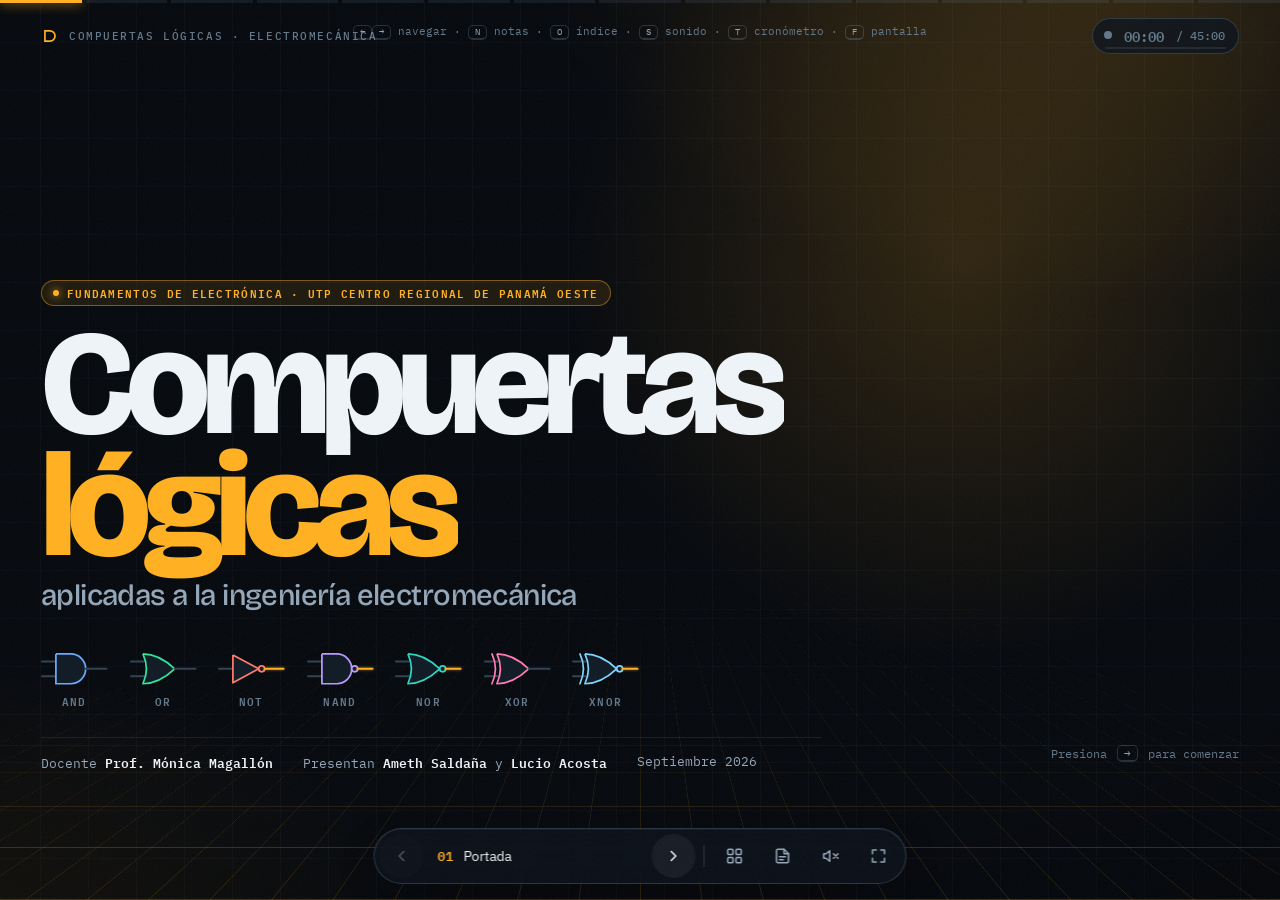
==== PRESENTACION EJEMPLOS COMPUERTAS LOGICAS/index.html @ 2346bc1d "Agregar presentación interactiva de compuertas en electromecánica Presentación web de 15 diapositiva" ====
<!doctype html>
<html lang="es">
<head>
<meta charset="utf-8">
<meta name="viewport" content="width=device-width, initial-scale=1, viewport-fit=cover">
<title>Compuertas en electromecánica</title>
<meta name="description" content="Presentación interactiva: las siete compuertas lógicas aplicadas a compresores, bandas, bombas, tableros y generadores, con simulación, tabla de verdad, Ladder y cronograma.">
<link rel="icon" href="data:image/svg+xml,<svg xmlns='http://www.w3.org/2000/svg' viewBox='0 0 64 64'><rect width='64' height='64' rx='14' fill='%2305080D'/><path d='M14 14h18a18 18 0 0 1 0 36H14z' fill='none' stroke='%23FFB020' stroke-width='5'/></svg>">
<link rel="preconnect" href="https://fonts.googleapis.com">
<link rel="preconnect" href="https://fonts.gstatic.com" crossorigin>
<link href="https://fonts.googleapis.com/css2?family=Bricolage+Grotesque:opsz,wght@12..96,500;12..96,700;12..96,800&family=IBM+Plex+Mono:wght@400;500;600&family=IBM+Plex+Sans:wght@400;500;600&display=swap" rel="stylesheet">
<link rel="stylesheet" href="deck.css">
</head>
<body>

<div class="segs" id="segs" aria-hidden="true"></div>
<header class="chrome">
  <a class="brand" href="../index.html"><svg viewBox="0 0 64 64" aria-hidden="true"><path d="M14 14h18a18 18 0 0 1 0 36H14z" fill="none" stroke="#FFB020" stroke-width="6"/></svg><span>Compuertas lógicas · Electromecánica</span></a>
  <div class="timerbox" id="timerbox">
    <button class="tpill" id="tpill" aria-haspopup="true" aria-expanded="false" title="Empieza al pasar a la diapositiva 2 · T pausa">
      <span class="tdot" aria-hidden="true"></span><span class="tnow" id="tnow">00:00</span><span class="tlim" id="tlim">/ 45:00</span>
      <span class="tbar" aria-hidden="true"><i id="tbarI"></i></span>
    </button>
    <div class="tmenu" id="tmenu">
      <p class="lbl">Tiempo límite (minutos)</p>
      <div class="tlims" id="tlims"></div>
      <form class="tcustom" id="tcustom" novalidate>
        <label for="tmin">Otro</label>
        <input id="tmin" type="number" inputmode="numeric" min="1" max="240" step="1" value="45" aria-describedby="terr">
        <span>min</span>
        <button type="submit">Aplicar</button>
      </form>
      <p class="terr" id="terr" aria-live="polite"></p>
      <div class="tacts"><button id="tpause">Pausar</button><button id="treset">Reiniciar</button></div>
      <p class="tnote">Arranca al pasar a la diapositiva 2. Avisa cuando quedan 5 y 1 minuto. Tecla <kbd>T</kbd>: pausar o reanudar.</p>
    </div>
  </div>
</header>

<main class="deck" id="deck">

  <section class="slide s-cover" style="--gc:var(--hot)" data-title="Portada"
    data-notes="Bienvenida. Las siete compuertas que conocen de electrónica digital son las mismas decisiones que toma un tablero de control industrial. Tecla S: activa el sonido (contactores, alarmas, zumbido de motores). Duración estimada: 45 minutos.">
    <div class="cover-glow abs" aria-hidden="true"></div>
    <div class="floor abs" aria-hidden="true"><div class="floor-plane"><div class="floor-grid"></div></div></div>
    <div class="cover-in">
      <span class="chip" data-a>Fundamentos de Electrónica · UTP Centro Regional de Panamá Oeste</span>
      <h1 class="mega"><span class="split">Compuertas</span><span class="split accent" data-ci0="10">lógicas</span></h1>
      <p class="cover-sub" data-a>aplicadas a la ingeniería electromecánica</p>
      <div class="gate-row" id="gateRow" data-a></div>
      <div class="cover-meta" data-a><span>Docente <b>Prof. Mónica Magallón</b></span><span>Presentan <b>Ameth Saldaña</b> y <b>Lucio Acosta</b></span><span>Septiembre 2026</span></div>
    </div>
    <p class="start-hint abs" data-a>Presiona <kbd>→</kbd> para comenzar</p>
  </section>

  <section class="slide" style="--gc:var(--c-or)" data-title="Pregunta detonante" data-scope="q"
    data-notes="Lanza la pregunta y deja que respondan a mano alzada. Luego invita a alguien a presionar los paros de la derecha: cualquiera enciende la baliza. Esa intuición («da igual cuál») es una OR. Revela la respuesta y lee el objetivo.">
    <div class="s-q" style="flex:1;min-height:0">
      <div class="q-left">
        <span class="chip" data-a style="align-self:flex-start">Antes de empezar</span>
        <h2 class="edge"><span class="split">¿Por qué la banda se detiene al presionar</span> <span class="split hl" data-ci0="40">cualquier</span> <span class="split" data-ci0="49">paro de emergencia?</span></h2>
        <div data-a style="min-height:78px;display:flex;align-items:center" id="answerBox">
          <button class="btn" id="revealBtn" aria-expanded="false">Revelar respuesta</button>
        </div>
        <div class="objective" data-a><span class="kicker">Objetivo</span><p>Reconocer las siete compuertas en los circuitos de control de máquinas reales y traducirlas a contactos Ladder.</p></div>
      </div>
      <div class="q-demo glass corners" data-a="scale" id="qDemo"></div>
    </div>
  </section>

  <section class="slide s-bridge" style="--gc:var(--c-and)" data-title="Puente entre dos mundos"
    data-notes="Idea central de la clase. Pide a un estudiante que toque los contactos. Serie: deben cerrarse los dos (AND). Paralelo: basta uno (OR). NC: conduce en reposo y se abre al activarse (NOT). Todo lo demás se arma combinando estas tres.">
    <span class="chip" data-a style="align-self:flex-start">Puente entre dos mundos</span>
    <h2 class="h-mid"><span class="split">Una compuerta es una forma de conectar contactos.</span></h2>
    <div class="trio">
      <div class="glass corners" style="--gc:var(--c-and)" data-scope="b-and" data-a="scale"><p class="word">Serie<span>AND</span></p><div class="mini"></div><p>Toca los contactos: la lámpara enciende con A <b>y</b> B.</p></div>
      <div class="glass corners" style="--gc:var(--c-or)" data-scope="b-or" data-a="scale"><p class="word">Paralelo<span>OR</span></p><div class="mini"></div><p>Basta con A <b>o</b> con B.</p></div>
      <div class="glass corners" style="--gc:var(--c-not)" data-scope="b-not" data-a="scale"><p class="word">NC<span>NOT</span></p><div class="mini"></div><p>Conduce en reposo y se abre al activarse.</p></div>
    </div>
    <div class="duo" data-a>
      <p><b>NAND · NOR</b>Serie o paralelo con la salida invertida, o bien contactos NC en paralelo y en serie.</p>
      <p><b>XOR · XNOR</b>Combinación cruzada de contactos NA y NC en dos ramas.</p>
    </div>
  </section>

  <section class="slide s-part" style="--gc:var(--c-and)" data-title="Parte I · Compuertas básicas" data-scope="p1"
    data-notes="Transición. Tres compuertas básicas, tres formas de conectar un contacto. Las veremos en un compresor, una banda transportadora y un tanque.">
    <div class="part-num abs" aria-hidden="true">01</div>
    <span class="chip" data-a style="align-self:flex-start">Parte I</span>
    <h2 class="part-title"><span class="split">Compuertas básicas</span></h2>
    <p class="part-lead" data-a>Tres formas de conectar un contacto. Todo lo demás se construye con ellas.</p>
    <div class="part-row" data-a>
      <div class="part-item glass" style="--gc:var(--c-and)" data-k="and"><div class="ps"></div><div><b>AND</b><span>contactos en serie</span></div></div>
      <div class="part-item glass" style="--gc:var(--c-or)" data-k="or"><div class="ps"></div><div><b>OR</b><span>contactos en paralelo</span></div></div>
      <div class="part-item glass" style="--gc:var(--c-not)" data-k="not"><div class="ps"></div><div><b>NOT</b><span>contacto NC</span></div></div>
    </div>
  </section>

  <section class="slide gate" data-gate="and"></section>
  <section class="slide gate" data-gate="or"></section>
  <section class="slide gate" data-gate="not"></section>

  <section class="slide s-part" style="--gc:var(--c-nand)" data-title="Parte II · Compuertas compuestas" data-scope="p2"
    data-notes="Transición. Las compuestas no son nuevas: son básicas combinadas. NAND es AND más NOT; XOR detecta diferencia y XNOR, igualdad.">
    <div class="part-num abs" aria-hidden="true">02</div>
    <span class="chip" data-a style="align-self:flex-start">Parte II</span>
    <h2 class="part-title"><span class="split">Compuertas compuestas</span></h2>
    <p class="part-lead" data-a>Combinan las básicas para decidir con más matices: redundancia, alarmas, diferencia e igualdad.</p>
    <div class="part-row" data-a>
      <div class="part-item glass" style="--gc:var(--c-nand)" data-k="nand"><div class="ps"></div><div><b>NAND</b><span>AND + NOT</span></div></div>
      <div class="part-item glass" style="--gc:var(--c-nor)" data-k="nor"><div class="ps"></div><div><b>NOR</b><span>OR + NOT</span></div></div>
      <div class="part-item glass" style="--gc:var(--c-xor)" data-k="xor"><div class="ps"></div><div><b>XOR</b><span>¿son distintas?</span></div></div>
      <div class="part-item glass" style="--gc:var(--c-xnor)" data-k="xnor"><div class="ps"></div><div><b>XNOR</b><span>¿son iguales?</span></div></div>
    </div>
  </section>

  <section class="slide gate" data-gate="nand"></section>
  <section class="slide gate" data-gate="nor"></section>
  <section class="slide gate" data-gate="xor"></section>
  <section class="slide gate" data-gate="xnor"></section>

  <section class="slide s-int" style="--gc:var(--hot)" data-title="Caso integrador · arranque directo" data-scope="int"
    data-notes="Construye el Ladder con los pasos 1 a 4. Demostración: mantén START y suéltalo; el motor sigue por la autorretención. Observa el amperímetro: al arrancar pide unas 6 veces la corriente nominal. Sube la carga a 150 %: el bimetal se calienta y el térmico dispara solo. No se puede rearmar hasta que enfríe. Son tres contactos y una bobina, igual que en un PLC.">
    <header class="int-head">
      <div><span class="chip" data-a>Caso integrador</span><h2><span class="split">Arranque directo de un motor trifásico</span></h2></div>
      <p data-a>OR, AND y NOT trabajando juntas, con corriente de arranque real y protección térmica.</p>
    </header>
    <div class="int-body">
      <div class="stage-col">
        <div class="stage glass corners" data-a="scale" id="intStage">
          <div class="hud-tl"><i></i>Simulación en vivo</div>
          <div class="scene-wrap" id="intScene"></div>
          <div class="status" data-tone="idle"><i></i><b></b><span></span></div>
        </div>
        <div class="controls" data-a>
          <button class="pb" data-hold="S"><i></i><span>START<small>mantener · NA</small></span></button>
          <button class="pb stop" data-hold="P"><i></i><span>STOP<small>mantener · NC</small></span></button>
          <div class="range" style="flex:2 1 220px"><label for="load">Carga</label><input id="load" type="range" min="0" max="150" step="5" value="80"><output id="loadOut" for="load">80 %</output></div>
          <button class="sw act" data-act="reset"><span class="key">F</span><span class="txt">Rearmar térmico<small id="resetLbl">sin disparo</small></span></button>
        </div>
      </div>
      <div class="int-right glass corners" data-a="scale">
        <div class="steps" role="group" aria-label="Pasos de construcción">
          <button class="step" data-step="1">1</button><span class="ln"></span>
          <button class="step" data-step="2">2</button><span class="ln"></span>
          <button class="step" data-step="3">3</button><span class="ln"></span>
          <button class="step" data-step="4">4</button>
        </div>
        <p class="step-text" id="stepText" aria-live="polite"></p>
        <p class="eq" id="stepEq"></p>
        <div class="ladder-slot" id="intLadder"></div>
      </div>
    </div>
  </section>

  <section class="slide s-quiz" style="--gc:var(--c-xor)" data-title="Actividad · ¿qué compuerta es?"
    data-notes="Lee cada situación y pide que voten a mano alzada antes de tocar la respuesta. Pregunta siempre por qué: la justificación importa más que el acierto.">
    <div class="quiz-top" data-a><span class="chip">Actividad rápida · ¿Qué compuerta es?</span><div class="dots" id="dots"></div></div>
    <div data-a><span class="q-num" id="qNum">01 / 05</span></div>
    <h2 class="quiz-q" id="quizQ" data-a></h2>
    <div class="opts" id="opts" data-a></div>
    <div class="feedback" id="feedback" aria-live="polite"></div>
  </section>

  <section class="slide s-close" style="--gc:var(--hot)" data-title="Cierre y referencias"
    data-notes="Cierra con la frase. Si hay tiempo, simula el arranque en CADe_SIMU o las compuertas en Logisim. Deja la bibliografía visible mientras respondes preguntas.">
    <span class="chip" data-a style="align-self:flex-start">Para llevar</span>
    <h2 class="closing"><span class="split">Un tablero de control es un</span> <span class="split hl" data-ci0="23">circuito lógico</span> <span class="split" data-ci0="37">hecho con contactos.</span></h2>
    <ol class="refs" data-a>
      <li>Floyd, T. L. (2015). <i>Digital Fundamentals</i> (11.ª ed.). Pearson.</li>
      <li>Tocci, R. J., Widmer, N. S. y Moss, G. L. (2017). <i>Sistemas digitales: principios y aplicaciones</i> (12.ª ed.). Pearson.</li>
      <li>Petruzella, F. D. (2017). <i>Programmable Logic Controllers</i> (5.ª ed.). McGraw-Hill.</li>
      <li>Rockis, G. y Mazur, G. (2009). <i>Electrical Motor Controls for Integrated Systems</i> (4.ª ed.). ATP.</li>
      <li>Kosow, I. L. (1993). <i>Máquinas eléctricas y transformadores</i> (2.ª ed.). Prentice Hall.</li>
      <li>IEC 60204-1 (2016). <i>Seguridad de las máquinas: equipo eléctrico de las máquinas</i>.</li>
    </ol>
    <div class="links" data-a>
      <a href="../compuertas-logicas.html">Banco de pruebas de compuertas →</a>
      <a href="../juego-compuertas.html">Taller de compuertas (juego) →</a>
    </div>
  </section>

</main>

<p class="keys" id="keys" aria-hidden="true"><kbd>←</kbd><kbd>→</kbd> navegar · <kbd>N</kbd> notas · <kbd>O</kbd> índice · <kbd>S</kbd> sonido · <kbd>T</kbd> cronómetro · <kbd>F</kbd> pantalla</p>
<div class="ttoast" id="ttoast" role="status" aria-live="assertive"></div>

<nav class="dock" id="dock" aria-label="Controles de la presentación">
  <button class="ic nav" id="btnPrev" aria-label="Diapositiva anterior"><svg viewBox="0 0 24 24"><path d="M15 18l-6-6 6-6"/></svg></button>
  <div class="dock-info" aria-live="polite"><span class="dock-num" id="dockNum">01</span><span class="dock-title" id="dockTitle">Portada</span></div>
  <button class="ic nav" id="btnNext" aria-label="Diapositiva siguiente"><svg viewBox="0 0 24 24"><path d="M9 18l6-6-6-6"/></svg></button>
  <i class="dock-sep"></i>
  <button class="ic" id="btnOverview" aria-label="Índice (O)" aria-pressed="false"><svg viewBox="0 0 24 24"><rect x="3" y="3" width="7" height="7" rx="1.5"/><rect x="14" y="3" width="7" height="7" rx="1.5"/><rect x="3" y="14" width="7" height="7" rx="1.5"/><rect x="14" y="14" width="7" height="7" rx="1.5"/></svg></button>
  <button class="ic" id="btnNotes" aria-label="Notas del docente (N)" aria-pressed="false"><svg viewBox="0 0 24 24"><path d="M14 3H6a2 2 0 0 0-2 2v14a2 2 0 0 0 2 2h12a2 2 0 0 0 2-2V9z"/><path d="M14 3v6h6M8 13h8M8 17h5"/></svg></button>
  <button class="ic" id="btnSound" aria-label="Sonido (S)" aria-pressed="false"><svg viewBox="0 0 24 24"><path d="M11 5L6 9H3v6h3l5 4z"/><path class="wave" d="M16 9a4 4 0 0 1 0 6M19 6a8 8 0 0 1 0 12" style="display:none"/><path class="mute" d="M22 9l-6 6M16 9l6 6"/></svg></button>
  <button class="ic" id="btnFull" aria-label="Pantalla completa (F)"><svg viewBox="0 0 24 24"><path d="M4 9V4h5M20 9V4h-5M4 15v5h5M20 15v5h-5"/></svg></button>
</nav>

<aside class="notes" id="notes" aria-live="polite">
  <div class="notes-top"><p class="lbl" id="notesTitle">Notas del docente</p><span class="timer" id="timer">00:00</span></div>
  <p id="notesText"></p>
</aside>

<div class="overview" id="overview" role="dialog" aria-modal="true" aria-label="Índice de diapositivas">
  <h2>Índice</h2>
  <ol id="overviewList"></ol>
</div>

<script src="core.js"></script>
<script src="scenes-a.js"></script>
<script src="scenes-b.js"></script>
<script src="scenes-c.js"></script>
<script src="logic.js"></script>
<script src="gates.js"></script>
<script src="app.js"></script>
<script src="timer.js"></script>
</body>
</html>
---- PRESENTACION EJEMPLOS COMPUERTAS LOGICAS/deck.css ----
:root{
  --bg:#05080D; --raise:#142030; --panel:rgba(16,25,36,.62);
  --line:rgba(150,180,210,.12); --line-2:rgba(150,180,210,.22); --wire:#2E4254;
  --paper:#EEF3F8; --cold:#93A6B8; --dim:#62778A;
  --hot:#FFB020; --hot-glow:rgba(255,176,32,.55);
  --ok:#34E39A; --bad:#FF4D5E; --water:#3BA3FF;
  --c-and:#6AA8FF; --c-or:#34E39A; --c-not:#FF7A6B; --c-nand:#B99AFF;
  --c-nor:#2DD4BF; --c-xor:#FF7AB6; --c-xnor:#7DD3FC;
  --gc:var(--hot);
  --grid:rgba(140,170,200,.04);
  --ease-out:cubic-bezier(0.23,1,0.32,1);
  --ease-io:cubic-bezier(0.77,0,0.175,1);
  --ease-spring:cubic-bezier(.34,1.56,.64,1);
  --gut:clamp(16px,3.2vw,56px);
  --sans:"IBM Plex Sans",system-ui,sans-serif;
  --mono:"IBM Plex Mono",ui-monospace,monospace;
  --display:"Bricolage Grotesque","IBM Plex Sans",sans-serif;
}
*{box-sizing:border-box}
html,body{height:100%}
body{margin:0;background:var(--bg);color:var(--paper);overflow:hidden;font-family:var(--sans);font-size:17px;line-height:1.5;-webkit-font-smoothing:antialiased}
body::after{content:"";position:fixed;inset:0;pointer-events:none;z-index:60;opacity:.05;
  background-image:url("data:image/svg+xml;utf8,<svg xmlns='http://www.w3.org/2000/svg' width='180' height='180'><filter id='n'><feTurbulence type='fractalNoise' baseFrequency='.85' numOctaves='2' stitchTiles='stitch'/><feColorMatrix values='0 0 0 0 1 0 0 0 0 1 0 0 0 0 1 0 0 0 .7 0'/></filter><rect width='100%' height='100%' filter='url(%23n)'/></svg>")}
button{font:inherit;color:inherit}
:focus-visible{outline:2px solid var(--hot);outline-offset:3px}
.sr{position:absolute;width:1px;height:1px;overflow:hidden;clip:rect(0 0 0 0);white-space:nowrap}
.ov{text-decoration:overline;text-decoration-thickness:2px}
.lbl{font-family:var(--mono);font-size:.68rem;letter-spacing:.14em;text-transform:uppercase;color:var(--dim);margin:0}
.kicker{font-family:var(--mono);font-size:.74rem;letter-spacing:.14em;text-transform:uppercase;color:var(--gc);margin:0}
.chip{display:inline-flex;align-items:center;gap:8px;height:26px;padding:0 11px;border-radius:999px;white-space:nowrap;
  border:1px solid color-mix(in oklab,var(--gc) 42%,transparent);background:color-mix(in oklab,var(--gc) 10%,transparent);
  font:600 .68rem/1 var(--mono);letter-spacing:.12em;text-transform:uppercase;color:var(--gc)}
.chip::before{content:"";width:6px;height:6px;border-radius:50%;background:currentColor;box-shadow:0 0 8px currentColor}
kbd{font-family:var(--mono);font-size:.85em;border:1px solid var(--line-2);border-bottom-width:2px;border-radius:5px;padding:0 6px;color:var(--cold)}

/* ============ chrome ============ */
.segs{position:fixed;top:0;left:0;right:0;z-index:30;display:flex;gap:4px;padding:0 0 0;height:3px}
.segs i{flex:1;background:rgba(150,180,210,.1);transition:background-color .5s var(--ease-out),box-shadow .5s}
.segs i.past{background:rgba(238,243,248,.35)}
.segs i.cur{background:var(--gc);box-shadow:0 0 12px var(--gc)}
.chrome{position:fixed;inset:0 0 auto;z-index:25;display:flex;justify-content:space-between;align-items:center;padding:calc(env(safe-area-inset-top) + 18px) var(--gut) 0;pointer-events:none}
.brand{pointer-events:auto;font:500 .7rem var(--mono);letter-spacing:.14em;text-transform:uppercase;color:var(--dim);text-decoration:none;display:flex;align-items:center;gap:10px}
.brand svg{width:18px;height:18px}
.brand:hover{color:var(--paper)}
.clock{font:500 .72rem var(--mono);color:var(--dim);letter-spacing:.08em}

.dock{position:fixed;left:50%;bottom:calc(env(safe-area-inset-bottom) + 16px);z-index:30;display:flex;align-items:center;gap:4px;padding:5px;border-radius:999px;
  transform:translateX(-50%);background:rgba(12,19,28,.78);border:1px solid var(--line-2);-webkit-backdrop-filter:blur(18px);backdrop-filter:blur(18px);
  box-shadow:0 20px 50px -20px rgba(0,0,0,.8),inset 0 1px 0 rgba(255,255,255,.05);transition:opacity .4s var(--ease-out),transform .4s var(--ease-out)}
body.idle .dock{opacity:0;transform:translate(-50%,14px)}
body.idle{cursor:none}
.ic{width:44px;height:44px;display:grid;place-items:center;border-radius:50%;border:0;background:transparent;color:var(--cold);cursor:pointer;
  transition:color .15s ease,background-color .15s ease,transform .16s var(--ease-out)}
.ic svg{width:18px;height:18px;fill:none;stroke:currentColor;stroke-width:2;stroke-linecap:round;stroke-linejoin:round}
.ic:active{transform:scale(.92)}
.ic:disabled{opacity:.3;cursor:default}
.ic[aria-pressed="true"]{color:var(--hot);background:rgba(255,176,32,.1)}
.ic.nav{background:rgba(255,255,255,.05);color:var(--paper)}
@media (hover:hover) and (pointer:fine){.ic:not(:disabled):hover{color:var(--paper);background:rgba(255,255,255,.08)}}
.dock-info{display:flex;align-items:center;gap:10px;min-width:220px;max-width:340px;padding:0 10px;overflow:hidden}
.dock-num{font:600 .8rem var(--mono);color:var(--gc);transition:color .4s}
.dock-title{font-size:.86rem;color:var(--paper);white-space:nowrap;overflow:hidden;text-overflow:ellipsis}
.dock-sep{width:1px;height:22px;background:var(--line-2);margin:0 4px}
.keys{position:fixed;left:50%;transform:translateX(-50%);white-space:nowrap;top:calc(env(safe-area-inset-top) + 24px);margin:0;z-index:25;font:.68rem var(--mono);color:var(--dim);transition:opacity .6s}
.keys.gone{opacity:0}

/* cronómetro */
.timerbox{position:relative;pointer-events:auto}
.tpill{position:relative;display:flex;align-items:center;gap:8px;height:36px;padding:0 13px 2px 11px;border-radius:999px;border:1px solid var(--line-2);
  background:rgba(12,19,28,.8);-webkit-backdrop-filter:blur(14px);backdrop-filter:blur(14px);cursor:pointer;overflow:hidden;
  font:600 .88rem var(--mono);color:var(--paper);transition:border-color .3s ease,box-shadow .3s ease,transform .16s var(--ease-out)}
.tpill:active{transform:scale(.97)}
.tdot{width:8px;height:8px;border-radius:50%;background:var(--dim);transition:background-color .3s}
.tnow{min-width:3.4em;font-variant-numeric:tabular-nums;transition:color .3s}
.tlim{color:var(--dim);font-weight:500;font-size:.78rem}
.tbar{position:absolute;left:12px;right:12px;bottom:4px;height:2px;border-radius:1px;background:rgba(150,180,210,.12);overflow:hidden}
.tbar i{position:absolute;inset:0;background:var(--ok);transform-origin:left;transform:scaleX(0);transition:transform .25s linear,background-color .3s}
.tpill[data-state="idle"] .tnow{color:var(--dim)}
.tpill[data-state="run"] .tdot{background:var(--ok);box-shadow:0 0 8px var(--ok);animation:pulseDot 2s ease-in-out infinite}
.tpill[data-state="paused"] .tdot{background:var(--hot)}
.tpill[data-state="paused"] .tnow{color:var(--cold)}
.tpill[data-state="paused"] .tbar i{background:var(--cold)}
.tpill[data-state="warn"]{border-color:rgba(255,176,32,.6)}
.tpill[data-state="warn"] .tdot,.tpill[data-state="warn"] .tbar i{background:var(--hot)}
.tpill[data-state="warn"] .tnow{color:var(--hot)}
.tpill[data-state="over"]{border-color:var(--bad);box-shadow:0 0 18px -4px rgba(255,77,94,.7)}
.tpill[data-state="over"] .tdot{background:var(--bad);animation:pulseDot .8s steps(1) infinite}
.tpill[data-state="over"] .tbar i{background:var(--bad)}
.tpill[data-state="over"] .tnow{color:var(--bad)}
.tmenu{position:absolute;right:0;top:calc(100% + 8px);width:280px;padding:14px;border-radius:14px;background:rgba(12,19,28,.96);border:1px solid var(--line-2);
  box-shadow:0 24px 50px -20px rgba(0,0,0,.9);transform-origin:top right;opacity:0;visibility:hidden;transform:scale(.96) translateY(-4px);
  transition:opacity .15s ease,transform .2s var(--ease-out),visibility 0s linear .2s}
.tmenu.open{opacity:1;visibility:visible;transform:none;transition:opacity .15s ease,transform .2s var(--ease-out),visibility 0s}
.tlims{display:grid;grid-template-columns:repeat(5,1fr);gap:5px;margin:8px 0 10px}
.tlims button{height:38px;border-radius:9px;border:1px solid var(--line-2);background:none;color:var(--cold);font:600 .82rem var(--mono);cursor:pointer;transition:background-color .15s,color .15s,transform .16s var(--ease-out)}
.tlims button:active,.tacts button:active{transform:scale(.96)}
.tlims button[aria-pressed="true"]{background:var(--hot);border-color:var(--hot);color:#1A1203}
.tcustom{display:flex;align-items:center;gap:8px;margin:0 0 4px}
.tcustom label{font-size:.82rem;color:var(--cold)}
.tcustom input{width:72px;height:40px;padding:0 10px;border-radius:9px;border:1px solid var(--line-2);background:rgba(0,0,0,.3);color:var(--paper);font:600 .95rem var(--mono);text-align:center}
.tcustom input:focus-visible{outline:2px solid var(--hot);outline-offset:1px;border-color:var(--hot)}
.tcustom input[aria-invalid="true"]{border-color:var(--bad)}
.tcustom span{font-size:.8rem;color:var(--dim)}
.tcustom button{margin-left:auto;height:40px;padding:0 14px;border-radius:9px;border:1px solid var(--hot);background:rgba(255,176,32,.1);color:var(--hot);font-weight:600;font-size:.84rem;cursor:pointer;transition:background-color .15s,transform .16s var(--ease-out)}
.tcustom button:active{transform:scale(.96)}
@media (hover:hover) and (pointer:fine){.tcustom button:hover{background:rgba(255,176,32,.2)}}
.terr{margin:0 0 8px;min-height:1.1em;font-size:.76rem;color:var(--bad)}
.tacts{display:flex;gap:6px}
.tacts button{flex:1;height:40px;border-radius:10px;border:1px solid var(--line-2);background:rgba(255,255,255,.03);color:var(--paper);font-size:.86rem;cursor:pointer;transition:border-color .15s,transform .16s var(--ease-out)}
.tacts button:disabled{opacity:.4;cursor:default}
@media (hover:hover) and (pointer:fine){.tacts button:not(:disabled):hover,.tlims button:hover{border-color:var(--cold)}}
.tnote{margin:10px 0 0;font-size:.74rem;line-height:1.45;color:var(--dim)}
.ttoast{position:fixed;right:calc(var(--gut) + var(--tw,170px) + 10px);top:calc(env(safe-area-inset-top) + 13px);white-space:nowrap;z-index:45;padding:10px 16px;border-radius:12px;background:rgba(12,19,28,.96);
  border:1px solid var(--hot);color:var(--paper);font-weight:600;font-size:.92rem;box-shadow:0 0 24px -6px var(--hot-glow);
  opacity:0;transform:translateY(-8px);pointer-events:none;transition:opacity .25s ease,transform .35s var(--ease-out)}
.ttoast.show{opacity:1;transform:none}
@media (max-width:560px){.ttoast{right:var(--gut);top:calc(env(safe-area-inset-top) + 62px)}}

/* ============ deck & transitions ============ */
.deck{position:fixed;inset:0;overflow:hidden;background:#000}
.slide{position:absolute;inset:0;display:flex;flex-direction:column;overflow:hidden;visibility:hidden;
  padding:calc(env(safe-area-inset-top) + 58px) var(--gut) calc(env(safe-area-inset-bottom) + 90px);
  background-color:var(--bg);
  background-image:
    radial-gradient(65% 55% at 88% -5%,color-mix(in oklab,var(--gc) 16%,transparent),transparent 70%),
    radial-gradient(55% 45% at -5% 105%,color-mix(in oklab,var(--gc) 8%,transparent),transparent 70%),
    linear-gradient(var(--grid) 1px,transparent 1px),linear-gradient(90deg,var(--grid) 1px,transparent 1px);
  background-size:auto,auto,48px 48px,48px 48px;background-position:0 0,0 0,center,center}
.slide::before{content:"";position:absolute;inset:0;pointer-events:none;background:radial-gradient(120% 95% at 50% 40%,transparent 55%,rgba(0,0,0,.55))}
.slide>*:not(.abs){position:relative;z-index:1}
.abs{position:absolute;z-index:0}
.slide.is-active{visibility:visible;z-index:3}
.slide.is-out{visibility:visible;z-index:2}
.slide.moving{box-shadow:0 0 90px 20px rgba(0,0,0,.65)}
.slide.moving::after{content:"";position:absolute;top:0;bottom:0;left:-1px;width:2px;z-index:10;background:var(--gc);box-shadow:0 0 26px 6px color-mix(in oklab,var(--gc) 70%,transparent)}
.slide.moving[data-dir="-1"]::after{left:auto;right:-1px}

[data-a]{opacity:0;transform:translate3d(0,28px,0);filter:blur(8px);
  transition:opacity .8s var(--ease-out),transform 1.05s var(--ease-out),filter .8s var(--ease-out);
  transition-delay:calc(var(--i,0) * 70ms + 300ms)}
[data-a="scale"]{transform:scale(.95) translate3d(0,16px,0);filter:none}
.is-active [data-a],.is-out [data-a]{opacity:1;transform:none;filter:blur(0)}
.slide:not(.is-active) [data-a]{transition:none}

.w{display:inline-block;overflow:hidden;vertical-align:top;padding:0 .02em .12em;margin:0 -.02em -.12em}
.ch{display:inline-block;transform:translate3d(0,112%,0) rotate(7deg);transform-origin:0 100%;transition:transform 1.05s var(--ease-out);transition-delay:calc(var(--ci) * 34ms + var(--d0,260ms))}
.is-active .ch,.is-out .ch{transform:none}
.slide:not(.is-active) .ch{transition:none}

@keyframes draw{to{stroke-dashoffset:0}}
@keyframes fadeIn{from{opacity:0}}
@keyframes rise{from{opacity:0;transform:translateY(12px)}}
@keyframes pulseDot{50%{opacity:.25}}

/* ============ glass / hud ============ */
.glass{background:linear-gradient(180deg,rgba(255,255,255,.04),rgba(255,255,255,.012));border:1px solid rgba(255,255,255,.07);border-radius:20px;
  box-shadow:inset 0 1px 0 rgba(255,255,255,.05),0 30px 60px -34px rgba(0,0,0,.8)}
.corners::after{content:"";position:absolute;inset:9px;pointer-events:none;opacity:.7;
  --c:color-mix(in oklab,var(--gc) 75%,transparent);
  background:
   linear-gradient(var(--c),var(--c)) top left/14px 1.5px no-repeat,linear-gradient(var(--c),var(--c)) top left/1.5px 14px no-repeat,
   linear-gradient(var(--c),var(--c)) top right/14px 1.5px no-repeat,linear-gradient(var(--c),var(--c)) top right/1.5px 14px no-repeat,
   linear-gradient(var(--c),var(--c)) bottom left/14px 1.5px no-repeat,linear-gradient(var(--c),var(--c)) bottom left/1.5px 14px no-repeat,
   linear-gradient(var(--c),var(--c)) bottom right/14px 1.5px no-repeat,linear-gradient(var(--c),var(--c)) bottom right/1.5px 14px no-repeat}

/* ============ buttons / controls ============ */
.btn{min-height:48px;padding:0 22px;border-radius:999px;border:1px solid var(--hot);background:rgba(255,176,32,.06);color:var(--hot);font-weight:600;cursor:pointer;
  display:inline-flex;align-items:center;gap:10px;transition:background-color .15s ease,transform .16s var(--ease-out),box-shadow .2s}
.btn:active{transform:scale(.97)}
.btn.solid{background:var(--hot);color:#1A1203;box-shadow:0 10px 30px -10px var(--hot-glow)}
@media (hover:hover) and (pointer:fine){.btn:hover{background:rgba(255,176,32,.14)}.btn.solid:hover{background:#FFC04D}}

.sw{min-height:54px;flex:1 1 0;min-width:150px;display:flex;align-items:center;gap:11px;padding:8px 12px 8px 9px;border-radius:14px;cursor:pointer;text-align:left;
  border:1px solid var(--line);background:rgba(14,22,32,.72);transition:border-color .2s ease,background-color .2s ease,transform .16s var(--ease-out)}
.sw .key{min-width:32px;height:32px;padding:0 6px;display:grid;place-items:center;border-radius:9px;background:var(--raise);font:600 .74rem var(--mono);color:var(--cold);transition:background-color .2s,color .2s,box-shadow .2s}
.sw .txt{flex:1;display:flex;flex-direction:column;line-height:1.15;font-size:.88rem;font-weight:500;min-width:0}
.sw small{color:var(--dim);font-size:.72rem;font-weight:400;white-space:nowrap;overflow:hidden;text-overflow:ellipsis}
.sw .track{width:38px;height:22px;flex:none;border-radius:11px;background:#18242F;border:1px solid var(--line-2);position:relative;transition:background-color .25s,border-color .25s}
.sw .track::after{content:"";position:absolute;top:2px;left:2px;width:16px;height:16px;border-radius:50%;background:#6C8093;transition:transform .38s var(--ease-spring),background-color .25s}
.sw[aria-pressed="true"]{border-color:rgba(255,176,32,.55);background:linear-gradient(180deg,rgba(255,176,32,.11),rgba(255,176,32,.03))}
.sw[aria-pressed="true"] .key{background:var(--hot);color:#1A1203;box-shadow:0 0 14px var(--hot-glow)}
.sw[aria-pressed="true"] .track{background:rgba(255,176,32,.25);border-color:var(--hot)}
.sw[aria-pressed="true"] .track::after{transform:translateX(16px);background:var(--hot)}
.sw:active{transform:scale(.97)}
.sw.act .track{display:none}
@media (hover:hover) and (pointer:fine){.sw:hover{border-color:var(--line-2)}}

.range{flex:2 1 260px;min-height:54px;display:flex;align-items:center;gap:12px;padding:6px 14px;border-radius:14px;border:1px solid var(--line);background:rgba(14,22,32,.72)}
.range label{font-size:.86rem;font-weight:500;white-space:nowrap}
.range output{font:600 .9rem var(--mono);color:var(--hot);min-width:5.4em;text-align:right}
.range input{flex:1;min-width:80px;height:30px;accent-color:var(--hot);cursor:pointer}
.range input:disabled{opacity:.4}

/* ============ cover ============ */
.s-cover{justify-content:flex-end;padding-bottom:clamp(100px,14vh,140px)}
.floor{left:-30%;right:-30%;bottom:-2%;height:58%;perspective:420px;overflow:hidden;pointer-events:none;
  -webkit-mask-image:linear-gradient(to top,#000 5%,transparent 85%);mask-image:linear-gradient(to top,#000 5%,transparent 85%)}
.floor-plane{position:absolute;left:0;right:0;bottom:0;height:200%;transform:rotateX(64deg);transform-origin:50% 100%}
.floor-grid{position:absolute;inset:-64px 0 0;background-image:linear-gradient(rgba(255,176,32,.28) 1px,transparent 1px),linear-gradient(90deg,rgba(255,176,32,.16) 1px,transparent 1px);background-size:64px 64px;animation:floor 2.6s linear infinite}
@keyframes floor{to{transform:translate3d(0,64px,0)}}
.cover-glow{right:-10%;top:-20%;width:70vw;height:70vw;border-radius:50%;background:radial-gradient(circle,rgba(255,176,32,.16),transparent 62%);pointer-events:none}
.mega{font:800 clamp(3.4rem,11.6vw,12.5rem)/.82 var(--display);letter-spacing:-.058em;margin:.12em 0 .08em}
.mega>span{display:block}
.mega .accent{color:var(--hot)}
.cover-sub{font:500 clamp(1.1rem,2.3vw,2.2rem)/1.15 var(--display);letter-spacing:-.02em;color:var(--cold);margin:.2em 0 0}
.gate-row{display:flex;flex-wrap:wrap;gap:6px 22px;margin:clamp(20px,4vh,40px) 0 clamp(16px,3vh,28px)}
.gate-row figure{margin:0;display:flex;flex-direction:column;align-items:center;gap:2px;--gc:inherit}
.gate-row .sym{width:clamp(54px,5.2vw,78px)}
.gate-row figcaption{font:600 .66rem var(--mono);letter-spacing:.12em;color:var(--dim);transition:color .3s}
.gate-row figure.flash figcaption{color:var(--gc)}
.cover-meta{display:flex;flex-wrap:wrap;gap:8px 30px;font:.84rem var(--mono);color:var(--cold);border-top:1px solid var(--line);padding-top:14px;max-width:780px}
.cover-meta b{color:var(--paper);font-weight:600}
.start-hint{right:var(--gut);bottom:clamp(104px,14vh,146px);font:.78rem var(--mono);color:var(--dim);display:flex;align-items:center;gap:10px}
.start-hint kbd{animation:nudge 1.6s var(--ease-out) infinite}
@keyframes nudge{40%{transform:translateX(4px)}}

/* ============ question ============ */
.s-q{display:grid;grid-template-columns:minmax(0,1.35fr) minmax(0,1fr);gap:clamp(24px,4vw,70px);align-items:center}
.q-left{display:flex;flex-direction:column;gap:clamp(16px,3vh,28px)}
.edge{font:700 clamp(2.2rem,5.4vw,6rem)/.98 var(--display);letter-spacing:-.045em;margin:0}
.edge .hl .ch{color:var(--c-or)}
.answer{display:flex;align-items:center;gap:16px;margin:0;font-size:clamp(1.05rem,1.7vw,1.6rem);max-width:36ch;animation:rise .7s var(--ease-out)}
.answer .sym{width:78px;flex:none}
.answer b{color:var(--c-or)}
.objective{display:grid;grid-template-columns:auto 1fr;gap:20px;align-items:baseline;padding-top:14px;border-top:1px solid var(--line);max-width:680px}
.objective p{margin:0;color:var(--cold)}
.q-demo{position:relative;padding:18px;min-height:0}
.q-demo svg{width:100%;height:auto;display:block}
.q-demo p{margin:8px 4px 0;color:var(--dim);font-size:.85rem;text-align:center}

/* ============ bridge ============ */
.s-bridge{justify-content:center;gap:clamp(14px,2.6vh,30px)}
.h-mid{font:700 clamp(2rem,4.2vw,4.4rem)/.98 var(--display);letter-spacing:-.045em;margin:.15em 0 0;max-width:22ch}
.trio{display:grid;grid-template-columns:repeat(3,minmax(0,1fr));gap:clamp(12px,1.6vw,22px)}
.trio>div{position:relative;padding:clamp(14px,2.2vh,24px) clamp(14px,1.6vw,24px);display:flex;flex-direction:column;gap:8px}
.trio .word{color:var(--paper);font:800 clamp(1.8rem,3.4vw,3.4rem)/1 var(--display);letter-spacing:-.045em;margin:0;display:flex;align-items:baseline;gap:12px}
.trio .word span{font:600 .38em var(--mono);letter-spacing:.04em;color:var(--gc);padding:3px 8px;border-radius:6px;background:color-mix(in oklab,var(--gc) 14%,transparent)}
.trio p{margin:0;color:var(--cold);font-size:.92rem}
.mini{min-height:120px;display:flex;align-items:center}
.mini svg{width:100%;height:auto;max-height:170px}
.duo{display:grid;grid-template-columns:repeat(2,minmax(0,1fr));gap:clamp(16px,3vw,48px);padding-top:14px;border-top:1px solid var(--line)}
.duo p{margin:0;color:var(--cold);font-size:clamp(.92rem,1.15vw,1.08rem)}
.duo b{font-family:var(--mono);color:var(--paper);font-weight:600;margin-right:.5em}

/* ============ part dividers ============ */
.s-part{justify-content:center;gap:clamp(12px,2.4vh,26px)}
.part-num{right:var(--gut);top:50%;transform:translateY(-46%);font:800 clamp(12rem,30vw,32rem)/.8 var(--display);letter-spacing:-.06em;color:transparent;
  -webkit-text-stroke:2px color-mix(in oklab,var(--gc) 30%,transparent);pointer-events:none;user-select:none}
.part-title{font:800 clamp(3rem,8.4vw,9rem)/.86 var(--display);letter-spacing:-.055em;margin:0;max-width:10ch}
.part-lead{margin:0;color:var(--cold);font-size:clamp(1rem,1.5vw,1.35rem);max-width:44ch}
.part-row{display:flex;flex-wrap:wrap;gap:clamp(12px,1.6vw,22px);margin-top:clamp(8px,2vh,20px)}
.part-item{position:relative;display:flex;align-items:center;gap:14px;padding:12px 18px 12px 12px;min-width:220px}
.part-item .sym{width:84px}
.part-item b{display:block;font:800 1.5rem/1 var(--display);letter-spacing:-.03em;color:var(--gc)}
.part-item span{font-size:.85rem;color:var(--cold)}

/* ============ gate slides ============ */
.gate{gap:clamp(10px,1.6vh,18px)}
.ghost{right:-1vw;top:clamp(20px,4vh,50px);font:800 clamp(10rem,27vw,28rem)/.8 var(--display);letter-spacing:-.07em;white-space:nowrap;color:transparent;
  -webkit-text-stroke:1.5px color-mix(in oklab,var(--gc) 15%,transparent);pointer-events:none;user-select:none;opacity:0;transform:translate3d(8%,0,0);
  transition:opacity 1.4s var(--ease-out) .2s,transform 2s var(--ease-out) .2s}
.is-active .ghost,.is-out .ghost{opacity:1;transform:translate3d(var(--px,0px),var(--py,0px),0)}
.g-head{display:grid;grid-template-columns:minmax(0,1fr) auto;align-items:end;gap:20px}
.g-title{display:flex;align-items:flex-end;gap:clamp(16px,2.6vw,44px);min-width:0}
.g-name{font:800 clamp(3rem,7.6vw,7.8rem)/.78 var(--display);letter-spacing:-.06em;color:var(--gc);margin:12px 0 0}
.g-story{min-width:0;padding-bottom:4px}
.g-story h3{font:700 clamp(1.1rem,1.9vw,1.9rem)/1.05 var(--display);letter-spacing:-.025em;margin:0 0 6px}
.g-story p{margin:0;color:var(--cold);font-size:clamp(.86rem,1.05vw,1.05rem);max-width:50ch;line-height:1.4}
.g-card{position:relative;display:flex;align-items:center;gap:14px;padding:8px 18px 8px 10px;border-radius:16px}
.g-card .sym{width:clamp(80px,7.4vw,118px)}
.g-card code{display:block;font:600 clamp(.95rem,1.4vw,1.35rem) var(--mono);white-space:nowrap}
.g-card small{display:block;font:.66rem var(--mono);letter-spacing:.12em;text-transform:uppercase;color:var(--dim);margin-top:4px}

.g-body{flex:1;min-height:0;display:grid;grid-template-columns:minmax(0,1.32fr) minmax(0,1fr);grid-template-rows:minmax(0,1fr);gap:clamp(12px,1.8vw,26px)}
.g-body.mirror{grid-template-columns:minmax(0,1fr) minmax(0,1.32fr)}
.g-body.mirror .stage-col{order:2}
.stage-col{display:flex;flex-direction:column;gap:10px;min-height:0}
.stage{position:relative;flex:1;min-height:0;overflow:hidden}
.scene-wrap{position:absolute;inset:48px 12px 56px}
.scene{width:100%;height:100%;display:block;overflow:visible}
.hud-tl{position:absolute;top:12px;left:16px;display:flex;align-items:center;gap:8px;font:600 .62rem var(--mono);letter-spacing:.14em;text-transform:uppercase;color:var(--dim)}
.hud-tl i{width:7px;height:7px;border-radius:50%;background:var(--bad);box-shadow:0 0 8px var(--bad);animation:pulseDot 1.6s ease-in-out infinite}
.scen{position:absolute;top:8px;right:10px;display:flex;gap:6px;flex-wrap:wrap;justify-content:flex-end;max-width:70%}
.scen button{min-height:32px;display:inline-flex;align-items:center;gap:6px;padding:0 11px;border-radius:999px;border:1px solid var(--line-2);background:rgba(8,13,19,.7);
  color:var(--cold);font:500 .74rem var(--sans);cursor:pointer;transition:color .15s,border-color .15s,transform .16s var(--ease-out)}
.scen button svg{width:10px;height:10px;fill:currentColor}
.scen button:active{transform:scale(.96)}
@media (hover:hover) and (pointer:fine){.scen button:hover{color:var(--paper);border-color:var(--gc)}}
@media (pointer:coarse){.scen button{min-height:40px}}
.status{position:absolute;left:12px;right:12px;bottom:10px;display:flex;align-items:center;gap:12px;min-height:38px;padding:6px 14px;border-radius:12px;
  background:rgba(5,8,13,.78);border:1px solid var(--line)}
.status i{width:9px;height:9px;flex:none;border-radius:50%;background:var(--dim);transition:background-color .3s,box-shadow .3s}
.status[data-tone="ok"] i{background:var(--ok);box-shadow:0 0 10px var(--ok)}
.status[data-tone="bad"] i{background:var(--bad);box-shadow:0 0 10px var(--bad)}
.status[data-tone="warn"] i{background:var(--hot);box-shadow:0 0 10px var(--hot)}
.status b{font:600 .74rem var(--mono);letter-spacing:.1em;text-transform:uppercase;white-space:nowrap}
.status[data-tone="ok"] b{color:var(--ok)}
.status[data-tone="bad"] b{color:var(--bad)}
.status[data-tone="warn"] b{color:var(--hot)}
.status span{color:var(--cold);font-size:.84rem;white-space:nowrap;overflow:hidden;text-overflow:ellipsis}
.stage.shake{animation:shake .45s var(--ease-out)}
@keyframes shake{20%{transform:translateX(-8px)}40%{transform:translateX(7px)}60%{transform:translateX(-4px)}80%{transform:translateX(2px)}}
.controls{display:flex;flex-wrap:wrap;gap:8px}

.logic{position:relative;display:flex;flex-direction:column;min-height:0;padding:12px 14px 12px}
.logic-top{display:flex;justify-content:space-between;align-items:center;gap:10px;margin-bottom:10px}
.tabs{position:relative;display:inline-grid;grid-auto-flow:column;grid-auto-columns:1fr;padding:3px;border-radius:11px;background:rgba(0,0,0,.32);border:1px solid var(--line)}
.tabs button{position:relative;z-index:1;height:32px;padding:0 12px;border:0;background:none;color:var(--dim);font:600 .66rem var(--mono);letter-spacing:.1em;text-transform:uppercase;cursor:pointer;transition:color .2s;white-space:nowrap}
.tabs button[aria-selected="true"]{color:var(--paper)}
.tabs .ind{position:absolute;top:3px;bottom:3px;left:3px;width:calc((100% - 6px) / 3);border-radius:8px;background:var(--raise);border:1px solid var(--line-2);transition:transform .4s var(--ease-out)}
.tabs[data-tab="1"] .ind{transform:translateX(100%)}
.tabs[data-tab="2"] .ind{transform:translateX(200%)}
.view{flex:1;min-height:0}
.view[hidden]{display:none}
.v0{display:grid;grid-template-columns:auto minmax(0,1fr);gap:clamp(12px,1.6vw,22px)}
.v-anim{animation:rise .45s var(--ease-out)}
.tt-wrap{display:flex;flex-direction:column;gap:8px;padding-right:clamp(10px,1.4vw,20px);border-right:1px solid var(--line)}
.ladder-wrap{display:flex;flex-direction:column;min-height:0;gap:8px}
.ladder-slot{flex:1;min-height:0;display:flex;align-items:center;justify-content:center}
.ladder-slot svg{width:100%;height:auto;max-height:100%}
.tip{margin:0;color:var(--dim);font-size:.76rem}
.tt{border-collapse:collapse;font-family:var(--mono);font-size:clamp(.76rem,.95vw,.95rem)}
.tt th,.tt td{padding:.26em .8em;text-align:center}
.tt th{color:var(--dim);font-weight:600;border-bottom:1px solid var(--line)}
.tt th.y{color:var(--gc)}
.tt td{color:var(--cold);transition:background-color .25s ease,color .25s ease}
.tt td.y{color:var(--paper);font-weight:600}
.tt tr.on td{background:rgba(255,176,32,.13);color:var(--hot)}
.tt tr.on td:first-child{box-shadow:inset 3px 0 var(--hot)}
.tt.click tbody tr{cursor:pointer}
@media (hover:hover) and (pointer:fine){.tt.click tbody tr:not(.on):hover td{background:rgba(255,255,255,.045)}}
.is-active .tt tbody tr{animation:rowIn .55s var(--ease-out) both;animation-delay:calc(var(--r) * 45ms + 650ms)}
@keyframes rowIn{from{opacity:0;transform:translateX(-12px)}}
.vc{display:flex;flex-direction:column;gap:8px}
.chrono{width:100%;flex:1;min-height:0}
.chrono text{font:600 11px var(--mono);fill:var(--cold)}
.chrono .gl{stroke:rgba(150,180,210,.08);stroke-width:1}
.chrono .base{stroke:rgba(150,180,210,.14);stroke-width:1;stroke-dasharray:2 4}
.chrono .sig{fill:none;stroke:#8FB6D9;stroke-width:2;stroke-linejoin:round}
.chrono .sig.y{stroke:var(--gc);stroke-width:2.6;filter:drop-shadow(0 0 4px color-mix(in oklab,var(--gc) 60%,transparent))}
.chrono .now{stroke:var(--hot);stroke-width:1;stroke-dasharray:3 3}

.g-more{position:relative;display:flex;align-items:center;flex-wrap:wrap;gap:8px 10px}
.ex{min-height:40px;display:inline-flex;align-items:center;gap:10px;padding:0 14px 0 6px;border-radius:999px;border:1px solid var(--line-2);background:rgba(12,19,28,.6);cursor:pointer;font-size:.86rem;
  transition:border-color .15s,color .15s,transform .16s var(--ease-out)}
.ex span{font:600 .66rem var(--mono);color:var(--gc);width:28px;height:28px;display:grid;place-items:center;border-radius:50%;background:color-mix(in oklab,var(--gc) 13%,transparent)}
.ex:active{transform:scale(.97)}
.ex[aria-expanded="true"]{border-color:var(--gc)}
.pop{position:absolute;bottom:calc(100% + 10px);left:0;z-index:5;width:min(380px,90vw);padding:14px 16px;border-radius:14px;background:rgba(12,19,28,.95);border:1px solid var(--line-2);
  box-shadow:0 24px 50px -20px rgba(0,0,0,.9);transform-origin:var(--ox,0) 100%;opacity:0;transform:scale(.96) translateY(4px);pointer-events:none;
  transition:opacity .16s ease,transform .2s var(--ease-out)}
.pop.open{opacity:1;transform:none;pointer-events:auto}
.pop b{display:block;color:var(--gc);font-size:.9rem;margin-bottom:4px}
.pop p{margin:0;color:var(--cold);font-size:.9rem;line-height:1.45}

/* ============ vista de compuertas ============ */
.vg{display:flex;flex-direction:column;gap:10px}
.eqbox{display:grid;gap:5px;padding:10px 14px;border-radius:12px;background:rgba(0,0,0,.28);border:1px solid var(--line)}
.eq-row{display:flex;align-items:baseline;gap:12px;min-width:0}
.eq-row .lbl{width:92px;flex:none}
.eq-row code{font:600 clamp(.85rem,1.15vw,1.12rem) var(--mono);white-space:nowrap;overflow:hidden;text-overflow:ellipsis;padding-top:.18em;color:var(--paper)}
.eq-row.alt code{color:var(--cold)}
.eq-row.live code{color:var(--cold)}
.eq-row i{font-style:normal}
.eq-row .ov{text-decoration-color:#EEF3F8;text-decoration-thickness:2px;text-underline-offset:2px}
.eq-row .b1{color:var(--hot)}
.eq-row .b0{color:#7D92A6}
.res{display:inline-grid;place-items:center;min-width:1.7em;padding:0 .35em;border-radius:6px;background:rgba(150,180,210,.12);color:var(--paper);transition:background-color .2s,box-shadow .2s}
.res.on{background:var(--hot);color:#1A1203;box-shadow:0 0 14px var(--hot-glow)}
.gl-top{display:flex;justify-content:space-between;align-items:center;gap:10px;flex-wrap:wrap}
.seg{display:inline-flex;padding:2px;border-radius:9px;border:1px solid var(--line);background:rgba(0,0,0,.3)}
.seg button{height:30px;padding:0 11px;border:0;border-radius:7px;background:none;color:var(--dim);font:600 .62rem var(--mono);letter-spacing:.08em;text-transform:uppercase;cursor:pointer;transition:background-color .2s,color .2s}
.seg button[aria-pressed="true"]{background:var(--raise);color:var(--paper);box-shadow:inset 0 0 0 1px var(--line-2)}
.gates-slot{flex:1;min-height:0;display:flex;align-items:center;justify-content:center}
.gates-slot svg{width:100%;height:100%;max-height:100%}
.gd{overflow:visible}
.gd path,.gd circle{vector-effect:non-scaling-stroke}
.gd .w{stroke:var(--wire);stroke-width:3;fill:none;stroke-linecap:round;stroke-linejoin:round;transition:stroke .2s}
.gd .w.hot{stroke:var(--hot);filter:drop-shadow(0 0 4px var(--hot-glow))}
.gd .gb{fill:#101A25;stroke:var(--gc);stroke-width:3;stroke-linejoin:round}
.gd .gb2{fill:none;stroke:var(--gc);stroke-width:3;stroke-linecap:round}
.gd .jn{fill:var(--wire)}
.gd .jn.hot{fill:var(--hot)}
.gd .pin{fill:#0B1219;stroke:var(--wire);stroke-width:2.5}
.gd .pin.hot{fill:var(--hot);stroke:var(--hot);filter:drop-shadow(0 0 6px var(--hot-glow))}
.gd .gin text{font:600 15px var(--mono);fill:var(--paper)}
.gd .gin .bit{font-size:12px;fill:var(--dim)}
.gd .gin .bit.on{fill:var(--hot)}
.gd .gin[data-var]{cursor:pointer}
.gd .hit{fill:transparent}
@media (hover:hover) and (pointer:fine){.gd .gin[data-var]:hover .hit{fill:rgba(255,255,255,.05)}}
.gd .net{font:600 12px var(--mono);fill:var(--cold)}
.gd .net.on{fill:var(--hot)}
.gd .lampo{fill:#0B1219;stroke:var(--wire);stroke-width:2.5;transition:fill .2s}
.gd .lampo.on{fill:url(#gAmber);stroke:var(--hot);filter:drop-shadow(0 0 12px rgba(255,176,32,.9))}
.gd .gout{font:600 14px var(--mono);fill:var(--paper);text-anchor:middle}

/* ============ symbols ============ */
.sym{display:block;height:auto;overflow:visible}
.sym .w,.sym .ww{stroke:var(--wire);stroke-width:4;fill:none;stroke-linecap:round;transition:stroke .2s ease}
.sym .hot{stroke:var(--hot);filter:drop-shadow(0 0 3px var(--hot-glow))}
.sym .gb{fill:#101A25;stroke:var(--gc);stroke-width:3.5;stroke-linejoin:round}
.sym .gb2{fill:none;stroke:var(--gc);stroke-width:3.5;stroke-linecap:round}
.is-active .sym.draw [pathLength]{stroke-dasharray:1 1;stroke-dashoffset:1;animation:draw 1.1s var(--ease-io) forwards;animation-delay:calc(var(--sd,0ms) + 450ms)}

/* ============ ladder ============ */
.ld{overflow:visible}
.ld .w path{stroke:var(--wire);stroke-width:3;fill:none;stroke-linecap:round;stroke-linejoin:round}
.ld .w.hot path{stroke:var(--hot)}
.ld .w.hot{filter:drop-shadow(0 0 4px var(--hot-glow))}
.ld text{font-family:var(--mono);text-anchor:middle}
.ld .var{fill:var(--paper);font-size:15px;font-weight:600}
.ld .tag{fill:var(--dim);font-size:10px;letter-spacing:.08em}
.ld .hit{fill:transparent}
.ld .ct{cursor:pointer}
@media (hover:hover) and (pointer:fine){.ld .ct:hover .hit{fill:rgba(255,255,255,.05)}}
.ld .glow{fill:var(--hot);opacity:0;transition:opacity .3s ease}
.ld.on .glow{opacity:.22}
.ld .lampx{stroke:var(--wire);stroke-width:2.5;fill:#0B1219}
.ld.on .lampx{fill:#FFE3A3;stroke:var(--hot)}
.ld .note rect{fill:none;stroke:var(--c-xnor);stroke-width:1.5;stroke-dasharray:5 5}
.ld .note text{fill:var(--c-xnor);font-size:11px;letter-spacing:.04em}
.ld.draw .w path{stroke-dasharray:1 1;stroke-dashoffset:1;animation:draw 1.2s var(--ease-io) .5s forwards}
.ld.draw text,.ld.draw .note{animation:fadeIn .6s ease 1s both}

/* ============ integrator ============ */
.s-int{gap:clamp(10px,1.6vh,18px)}
.int-head{display:grid;grid-template-columns:minmax(0,1fr) auto;align-items:end;gap:24px}
.int-head h2{font:800 clamp(1.8rem,3.6vw,3.9rem)/.9 var(--display);letter-spacing:-.05em;margin:10px 0 0}
.int-head p{margin:0;color:var(--cold);max-width:40ch;font-size:clamp(.86rem,1.05vw,1rem)}
.int-body{flex:1;min-height:0;display:grid;grid-template-columns:minmax(0,1.12fr) minmax(0,1fr);gap:clamp(12px,1.8vw,26px)}
.int-right{position:relative;display:flex;flex-direction:column;gap:10px;min-height:0;padding:14px 16px}
.pb{flex:1 1 0;min-width:140px;min-height:54px;display:flex;align-items:center;gap:11px;padding:6px 14px 6px 8px;border-radius:14px;border:1px solid var(--line);background:rgba(14,22,32,.72);cursor:pointer;text-align:left;
  touch-action:none;user-select:none;-webkit-user-select:none;transition:transform .1s var(--ease-out),border-color .12s ease}
.pb i{width:36px;height:36px;flex:none;border-radius:50%;background:radial-gradient(circle at 35% 30%,#9CFFD2,#1FBF7A 55%,#0B5E3B);box-shadow:inset 0 -4px rgba(0,0,0,.35),0 3px 0 #0A3A26;transition:transform .1s var(--ease-out),box-shadow .1s}
.pb.stop i{background:radial-gradient(circle at 35% 30%,#FFB3BA,#E0293C 55%,#6E0F1A);box-shadow:inset 0 -4px rgba(0,0,0,.35),0 3px 0 #4A0A12}
.pb span{display:flex;flex-direction:column;line-height:1.15;font-weight:600;font-size:.9rem;white-space:nowrap}
.pb small{font-weight:400;color:var(--dim);font-size:.72rem}
.pb.down{transform:scale(.97);border-color:var(--hot)}
.pb.down i{transform:translateY(3px);box-shadow:inset 0 -2px rgba(0,0,0,.35),0 0 0 #000}
.steps{display:flex;align-items:center;gap:6px}
.step{width:40px;height:40px;flex:none;border-radius:50%;border:1px solid var(--line-2);background:rgba(8,13,19,.6);cursor:pointer;font:600 .9rem var(--mono);color:var(--cold);
  transition:border-color .2s,color .2s,background-color .2s,transform .16s var(--ease-out),box-shadow .3s}
.step:active{transform:scale(.94)}
.step[aria-current="step"]{border-color:var(--hot);color:#1A1203;background:var(--hot);box-shadow:0 0 18px var(--hot-glow)}
.step.done{color:var(--hot);border-color:rgba(255,176,32,.5)}
.steps .ln{flex:1;height:2px;border-radius:1px;background:var(--line);overflow:hidden;position:relative}
.steps .ln::after{content:"";position:absolute;inset:0;background:var(--hot);transform:scaleX(0);transform-origin:left;transition:transform .5s var(--ease-out)}
.steps .ln.done::after{transform:none}
.step-text{margin:0;font-size:clamp(.95rem,1.35vw,1.25rem);line-height:1.35;min-height:2.7em}
.step-text.swap,.eq.swap{animation:rise .45s var(--ease-out)}
.eq{font:600 clamp(1.2rem,2.3vw,2.3rem) var(--mono);margin:0;padding-top:.2em;white-space:nowrap;overflow-x:auto}
.eq .new{color:var(--hot);text-shadow:0 0 18px var(--hot-glow)}
.int-right .ladder-slot{flex:1;min-height:0}

/* ============ quiz ============ */
.s-quiz{justify-content:center;gap:clamp(14px,2.6vh,28px)}
.quiz-top{display:flex;justify-content:space-between;align-items:center;gap:20px}
.dots{display:flex;gap:6px}
.dots i{width:34px;height:5px;border-radius:3px;background:rgba(150,180,210,.14);transition:background-color .35s ease,box-shadow .35s}
.dots i.cur{background:var(--paper)}
.dots i.right{background:var(--ok);box-shadow:0 0 10px var(--ok)}
.dots i.wrong{background:var(--bad)}
.q-num{font:800 clamp(1rem,1.6vw,1.4rem) var(--mono);color:var(--gc)}
.quiz-q{font:700 clamp(1.8rem,4vw,4.2rem)/1.02 var(--display);letter-spacing:-.04em;max-width:24ch;margin:0;min-height:2.1em}
.quiz-q.swap{animation:rise .6s var(--ease-out)}
.opts{display:grid;grid-template-columns:repeat(7,minmax(0,1fr));gap:10px}
.opt{position:relative;min-height:96px;display:flex;flex-direction:column;align-items:center;justify-content:center;gap:6px;padding:10px 6px;border-radius:16px;cursor:pointer;
  border:1px solid var(--line);background:linear-gradient(180deg,rgba(255,255,255,.035),rgba(255,255,255,.01));font:700 1rem var(--mono);
  transition:transform .16s var(--ease-out),background-color .2s,border-color .2s,opacity .3s}
.opt .sym{width:58px}
.opt:active{transform:scale(.96)}
@media (hover:hover) and (pointer:fine){.opt:not(:disabled):hover{border-color:var(--gc);transform:translateY(-3px)}}
.opt:disabled{cursor:default}
.opt.right{background:rgba(52,227,154,.14);border-color:var(--ok);box-shadow:0 0 30px -6px rgba(52,227,154,.5)}
.opt.wrong{border-color:var(--bad);background:rgba(255,77,94,.1);animation:shake .45s var(--ease-out)}
.opt.fade{opacity:.3}
.spark{position:fixed;width:6px;height:6px;border-radius:50%;pointer-events:none;z-index:70}
.feedback{min-height:3.4em;display:flex;align-items:center;gap:20px;flex-wrap:wrap}
.feedback p{margin:0;font-size:clamp(1rem,1.45vw,1.3rem);max-width:56ch;animation:rise .45s var(--ease-out)}
.feedback .yes{color:var(--ok);font-weight:600}
.feedback .no{color:var(--bad);font-weight:600}
.score{display:flex;align-items:center;gap:28px;animation:rise .6s var(--ease-out)}
.score svg{width:140px;height:140px;transform:rotate(-90deg)}
.score circle{fill:none;stroke-width:10}
.score .bg{stroke:rgba(150,180,210,.12)}
.score .fg{stroke:var(--ok);stroke-linecap:round;stroke-dasharray:326.7;stroke-dashoffset:326.7;transition:stroke-dashoffset 1.4s var(--ease-out) .2s;filter:drop-shadow(0 0 8px rgba(52,227,154,.6))}
.score b{font:800 clamp(3rem,6vw,5.5rem)/1 var(--display);letter-spacing:-.05em}

/* ============ close ============ */
.s-close{justify-content:center;gap:clamp(18px,3.4vh,40px)}
.closing{font:800 clamp(2.3rem,6vw,6.8rem)/.92 var(--display);letter-spacing:-.055em;max-width:15ch;margin:0}
.closing .hl{position:relative;display:inline-block}
.closing .hl .ch{color:var(--hot)}
.closing .hl::after{content:"";position:absolute;left:0;right:0;bottom:.02em;height:.07em;border-radius:.04em;background:var(--hot);box-shadow:0 0 20px var(--hot-glow);transform:scaleX(0);transform-origin:left;transition:transform 1.1s var(--ease-io) 1.2s}
.is-active .closing .hl::after{transform:none}
.refs{display:grid;grid-template-columns:repeat(2,minmax(0,1fr));gap:0 clamp(20px,4vw,64px);margin:0;padding:0;list-style:none;border-top:1px solid var(--line)}
.refs li{padding:8px 0;border-bottom:1px solid var(--line);color:var(--cold);font-size:clamp(.78rem,.92vw,.9rem);line-height:1.4}
.refs i{color:var(--paper)}
.links{display:flex;gap:10px;flex-wrap:wrap}
.links a{display:inline-flex;align-items:center;gap:8px;min-height:44px;padding:0 18px;border-radius:999px;border:1px solid var(--line-2);color:var(--paper);text-decoration:none;font-size:.9rem;transition:border-color .15s}
@media (hover:hover) and (pointer:fine){.links a:hover{border-color:var(--hot)}}

/* ============ notes & overview ============ */
.notes{position:fixed;left:50%;bottom:calc(env(safe-area-inset-bottom) + 84px);z-index:35;width:min(700px,calc(100% - 2 * var(--gut)));padding:16px 20px 18px;border-radius:16px;
  background:rgba(12,19,28,.92);border:1px solid var(--line-2);-webkit-backdrop-filter:blur(20px);backdrop-filter:blur(20px);box-shadow:0 30px 60px -20px rgba(0,0,0,.9);
  opacity:0;visibility:hidden;transform:translate(-50%,12px) scale(.98);transform-origin:50% 100%;transition:opacity .18s ease,transform .22s var(--ease-out),visibility 0s linear .22s}
.notes.open{opacity:1;visibility:visible;transform:translate(-50%,0);transition:opacity .2s ease,transform .3s var(--ease-out),visibility 0s}
.notes-top{display:flex;justify-content:space-between;gap:12px;align-items:center}
.notes-top .timer{font:600 .8rem var(--mono);color:var(--hot)}
.notes p#notesText{margin:8px 0 0;font-size:.95rem;line-height:1.6}
.overview{position:fixed;inset:0;z-index:40;background:rgba(5,8,13,.9);-webkit-backdrop-filter:blur(18px);backdrop-filter:blur(18px);padding:calc(env(safe-area-inset-top) + 56px) var(--gut) 40px;overflow:auto;
  opacity:0;visibility:hidden;transition:opacity .2s ease,visibility 0s linear .2s}
.overview.open{opacity:1;visibility:visible;transition:opacity .25s ease,visibility 0s}
.overview h2{font:800 clamp(1.8rem,3.4vw,3rem) var(--display);letter-spacing:-.04em;margin:0 0 22px}
.overview ol{list-style:none;margin:0;padding:0;display:grid;grid-template-columns:repeat(auto-fill,minmax(250px,1fr));gap:10px}
.overview li{opacity:0;transform:translateY(10px);transition:opacity .4s var(--ease-out),transform .5s var(--ease-out);transition-delay:calc(var(--k) * 25ms)}
.overview.open li{opacity:1;transform:none}
.overview button{width:100%;min-height:64px;display:flex;align-items:center;gap:14px;padding:10px 14px;border-radius:14px;border:1px solid var(--line);background:rgba(255,255,255,.02);cursor:pointer;text-align:left;color:var(--cold);
  position:relative;overflow:hidden;transition:border-color .15s,color .15s}
.overview button::before{content:"";position:absolute;left:0;top:0;bottom:0;width:3px;background:var(--gc)}
.overview button span{font:600 .8rem var(--mono);color:var(--gc);width:2em}
.overview button[aria-current="true"]{border-color:var(--gc);color:var(--paper)}
@media (hover:hover) and (pointer:fine){.overview button:hover{color:var(--paper);border-color:var(--line-2)}}

/* ============ scenes (SVG) ============ */
.scene .metal{fill:url(#gMetal);stroke:#3A4F63;stroke-width:1.4}
.scene .steel{fill:url(#gSteel);stroke:#4C6378;stroke-width:1.1}
.scene .edge{fill:none;stroke:#2C3E50;stroke-width:1.5}
.scene .struct{fill:none;stroke:#2A3C4E;stroke-width:2.5;stroke-linejoin:round}
.scene .thin{stroke-width:1.1}
.scene .fin{stroke:#08101A;stroke-width:1.6;opacity:.7;fill:none}
.scene .shadow{fill:#000;opacity:.55;filter:url(#fShadow)}
.scene .lbl{font:600 9px var(--mono);fill:#7D92A6;letter-spacing:.1em}
.scene .lbl.dim{fill:#566B7E}
.scene .read{font:600 12px var(--mono);fill:var(--paper)}
.scene .big-read{font:700 22px var(--display);fill:var(--paper);paint-order:stroke;stroke:#05080D;stroke-width:4;letter-spacing:-.02em}
.scene .plate{fill:#0A1118;stroke:#2C3E50}
.scene .conduit{fill:none;stroke:#1F2F3E;stroke-width:3;stroke-linecap:round;stroke-linejoin:round}
.scene .pipe{fill:none;stroke:#34485B;stroke-width:11;stroke-linecap:round;stroke-linejoin:round}
.scene .pipe-in{fill:none;stroke:#0C151D;stroke-width:6;stroke-linecap:round;stroke-linejoin:round}
.scene .flowdots circle{fill:#8FD0FF}
.scene .dial{fill:#060B11;stroke:#4C6378;stroke-width:1.5}
.scene .ndl{stroke:#F2F6FA;stroke-width:1.8;stroke-linecap:round;fill:none}
.scene .ndl.big{stroke:var(--hot);stroke-width:2.6}
.scene .zone-r{fill:none;stroke:var(--bad);stroke-width:2.5}
.scene .zone-g{fill:none;stroke:var(--ok);stroke-width:2.5}
.scene .tick{stroke:#6F8497;stroke-width:1.2}
.scene .belt{fill:none;stroke:#070B10;stroke-width:6;stroke-linejoin:round}
.scene .belt-dash{fill:none;stroke:#3C5266;stroke-width:1.6;stroke-dasharray:5 9}
.scene .rim{fill:none;stroke:#0B1219;stroke-width:1.5}
.scene .spoke{stroke:#72889C;stroke-width:2.2;stroke-linecap:round;fill:none}
.scene .hub{fill:#A7B8C8}
.scene .mark{fill:var(--hot)}
.scene .vane{fill:rgba(160,180,200,.3);stroke:#8CA0B3;stroke-width:1}
.scene .bar-bg{fill:#0E1721}
.scene .bar{fill:var(--water);transform-box:fill-box;transform-origin:left}
.scene .valve-b{fill:url(#gSteel);stroke:#4C6378;stroke-width:1.1}
.lamp .halo{opacity:0;transition:opacity .35s ease}
.lamp .bezel{fill:#0A0F15;stroke:#3A4F63;stroke-width:1.2}
.lamp .lens{fill:url(#gOff);transition:fill .12s}
.lamp.on .halo{opacity:1}
.lamp[data-c="green"] .halo{fill:url(#hGreen)} .lamp[data-c="green"].on .lens{fill:url(#gGreen)}
.lamp[data-c="red"] .halo{fill:url(#hRed)} .lamp[data-c="red"].on .lens{fill:url(#gRed)}
.lamp[data-c="amber"] .halo{fill:url(#hAmber)} .lamp[data-c="amber"].on .lens{fill:url(#gAmber)}

/* AND */
.m-and .guard{transform-box:fill-box;transform-origin:100% 100%;transition:transform .8s var(--ease-out),opacity .6s ease}
.m-and .guard-f{fill:rgba(30,46,62,.3);stroke:#8FA3B5;stroke-width:1.5}
.m-and .guard-m{fill:url(#pMesh)}
[data-i2="0"] .m-and .guard{transform:translate(64px,-34px) rotate(7deg);opacity:.35}
.m-and .exposed{fill:none;stroke:var(--bad);stroke-width:1.5;stroke-dasharray:6 5;opacity:0;transition:opacity .3s}
.m-and .warn-t{fill:var(--bad);opacity:0;transition:opacity .3s}
[data-i2="0"] .m-and .exposed,[data-i2="0"] .m-and .warn-t{opacity:1}
/* OR */
.m-or .box{fill:url(#gBox);stroke:#A07A4A;stroke-width:1}
.m-or .tape{fill:#C9A56E;opacity:.55}
.m-or .tag{fill:#EDE4D3;opacity:.8}
.m-or .yel{fill:#E3A91C;stroke:#7A5A0E;stroke-width:1.2}
.m-or .mush{transition:transform .12s var(--ease-out)}
.m-or .mush-h{fill:#B8303C;stroke:#5E121B;stroke-width:1.2;transition:fill .15s}
.m-or .mush-s{fill:#5E121B}
[data-i0="1"] .m-or .es0 .mush,[data-i1="1"] .m-or .es1 .mush,[data-i2="1"] .m-or .es2 .mush{transform:translateY(5px)}
[data-i0="1"] .m-or .es0 .mush-h,[data-i1="1"] .m-or .es1 .mush-h,[data-i2="1"] .m-or .es2 .mush-h{fill:#FF4D5E;filter:drop-shadow(0 0 6px rgba(255,77,94,.9))}
.m-or .tl{fill:url(#gOff);stroke:#070B10;stroke-width:1;transition:fill .15s}
.m-or[data-tower="g"] .tl-g{fill:url(#gGreen);filter:drop-shadow(0 0 8px rgba(52,227,154,.9))}
.m-or[data-tower="a"] .tl-a{fill:url(#gAmber);filter:drop-shadow(0 0 8px rgba(255,176,32,.9))}
.m-or[data-tower="r"] .tl-r{fill:url(#gRed);filter:drop-shadow(0 0 8px rgba(255,77,94,.9))}
/* NOT */
.m-not .tank{fill:rgba(16,26,36,.55);stroke:#3F566B;stroke-width:2}
.m-not .water{fill:url(#gWater)}
.m-not .surf{fill:none;stroke:#A9DCFF;stroke-width:1.6;opacity:.8}
.m-not .hyst{fill:rgba(255,176,32,.06)}
.m-not .lsh-line{stroke:var(--hot);stroke-width:1;stroke-dasharray:4 4;opacity:.7}
.m-not .rst-line{stroke:var(--cold);stroke-width:1;stroke-dasharray:2 5;opacity:.5}
.m-not .rod{stroke:#8FA3B5;stroke-width:1.5}
.m-not .float{fill:#D9E2EA;stroke:#6F8497}
.m-not .stream{fill:none;stroke:#7CC4FF;stroke-linecap:round;stroke-dasharray:8 6;opacity:0}
.m-not .bub{fill:none;stroke:#BDE6FF;stroke-width:1}
.m-not .handle{stroke:#E0293C;stroke-width:3;stroke-linecap:round;fill:none}
.m-not .lsh-led{fill:#2A3542;transition:fill .15s}
[data-i0="1"] .m-not .lsh-led{fill:var(--hot);filter:drop-shadow(0 0 5px var(--hot))}
/* NAND */
.m-nand .tri{fill:var(--bad);stroke:#FFB3BA;stroke-width:1}
.m-nand .tri-x{stroke:#1A0508;stroke-width:2.4;stroke-linecap:round}
.m-nand .warn{opacity:0;transition:opacity .2s}
[data-i0="1"] .m-nand .warn1,[data-i1="1"] .m-nand .warn2{opacity:1;animation:pulseDot 1s steps(1) infinite}
[data-i0="1"] .m-nand .mot1,[data-i1="1"] .m-nand .mot2{stroke:var(--bad)}
.m-nand .bar{fill:var(--water)}
/* NOR */
.m-nor .panel-b{fill:#0A1017;stroke:#223242;stroke-width:1.5}
.m-nor .ann-b{fill:#141C25;stroke:#2B3C4D;stroke-width:1.2;transition:fill .15s}
.m-nor .ann-t{font:700 10.5px var(--mono);fill:#4E6376;text-anchor:middle;letter-spacing:.08em;transition:fill .15s}
.m-nor .ann[data-st="on"] .ann-b{fill:url(#gAnn);stroke:#FF8591}
.m-nor .ann[data-st="on"] .ann-t{fill:#2A0509}
.m-nor .ann[data-st="flash"] .ann-b{animation:annB 1s steps(1) infinite;stroke:#FF8591}
.m-nor .ann[data-st="flash"] .ann-t{animation:annT 1s steps(1) infinite}
@keyframes annB{0%{fill:url(#gAnn)}50%{fill:#141C25}}
@keyframes annT{0%{fill:#2A0509}50%{fill:#FF8591}}
.m-nor .ready-t{font:700 13px var(--mono);letter-spacing:.1em;fill:#4E6376;transition:fill .2s}
[data-y="1"] .m-nor .ready-t{fill:var(--ok)}
[data-i2="1"] .m-nor .mot{stroke:var(--bad)}
/* XOR */
.m-xor .x{stroke:var(--wire);stroke-width:3;fill:none;stroke-linecap:round;transition:stroke .2s ease}
.m-xor .x-l,.m-xor .lev1{stroke:var(--hot)}
[data-i0="1"] .m-xor .x-t1,[data-i0="0"] .m-xor .x-t2,[data-y="1"] .m-xor .x-out,[data-y="1"] .m-xor .lev2{stroke:var(--hot);filter:drop-shadow(0 0 4px var(--hot-glow))}
.m-xor .lev{stroke-width:4;display:none;stroke-linecap:round}
[data-i0="1"] .m-xor .l1u,[data-i0="0"] .m-xor .l1d,[data-i1="1"] .m-xor .l2u,[data-i1="0"] .m-xor .l2d{display:inline}
.m-xor .lev2{stroke:var(--wire)}
.m-xor .term{fill:#05080D;stroke:var(--cold);stroke-width:1.8}
.m-xor .bell{fill:url(#gSteel);stroke:#4C6378}
.m-xor .bulb{fill:#1A2430;transition:fill .2s}
[data-y="1"] .m-xor .bulb{fill:#FFF1CC;filter:drop-shadow(0 0 10px rgba(255,210,122,1))}
.m-xor .cone,.m-xor .spot{opacity:0;transition:opacity .35s ease}
.m-xor .cone{fill:url(#gCone)}
.m-xor .spot{fill:rgba(255,190,80,.35);filter:url(#fShadow)}
[data-y="1"] .m-xor .cone{opacity:.55}
[data-y="1"] .m-xor .spot{opacity:1}
.m-xor .door{fill:#070B10;stroke:#2A3C4E;stroke-width:1.5}
.m-xor .fork{fill:#16212C;stroke:#2F4254;stroke-width:1.2;transition:stroke .3s,fill .3s}
[data-y="1"] .m-xor .fork{stroke:#C9A15A;fill:#2A2A22}
.m-xor .fork-y{fill:#3A3320;transition:fill .3s}
[data-y="1"] .m-xor .fork-y{fill:#E3A91C}
/* XNOR */
.m-xnor .crt{fill:#040A0C;stroke:#2C3E50;stroke-width:1.5}
.m-xnor .scan{fill:url(#pScan);opacity:.35}
.m-xnor .grid{stroke:rgba(125,211,252,.07);stroke-width:1}
.m-xnor .tr{fill:none;stroke-width:2.4;stroke-linejoin:round}
.m-xnor .tr-g{stroke:var(--c-xnor);filter:drop-shadow(0 0 3px rgba(125,211,252,.7))}
.m-xnor .tr-r{stroke:var(--c-nand);filter:drop-shadow(0 0 3px rgba(185,154,255,.7))}
.m-xnor .tr-y{stroke:var(--hot);filter:drop-shadow(0 0 4px var(--hot-glow))}
.m-xnor .cursor{stroke:var(--paper);stroke-width:1;stroke-dasharray:3 4;opacity:.5}
.m-xnor .ptr{stroke:var(--hot);stroke-width:3;stroke-linecap:round}
.m-xnor .okarc{stroke:var(--ok);stroke-width:6;fill:none;opacity:.8}
.m-xnor .blade{stroke:var(--cold);stroke-width:3.5;stroke-linecap:round;transform-box:view-box;transform-origin:372px 244px;transition:transform .25s var(--ease-out),stroke .2s}
.m-xnor[data-closed="1"] .blade{transform:none;stroke:var(--hot)}
.m-xnor .blade{transform:rotate(-32deg)}
.m-xnor .bk{stroke:var(--wire);stroke-width:3;stroke-linecap:round;fill:none}
.m-xnor[data-closed="1"] .bk{stroke:var(--hot)}
.m-xnor .bk.src{stroke:var(--hot)}
/* INT */
.m-int .bus{stroke:#6B5220;stroke-width:3}
.m-int .bus-flow{stroke:var(--hot);stroke-width:3;stroke-dasharray:3 13;fill:none}
.m-int .live{stroke:var(--hot);stroke-width:2.5;fill:none}
.m-int .pole-f{stroke:#8FA3B5;stroke-width:2.5;fill:none}
.m-int .cab{stroke:var(--wire);stroke-width:2.5;fill:none;stroke-linecap:round;stroke-linejoin:round;transition:stroke .15s}
.m-int[data-m="1"] .cab{stroke:var(--hot)}
.m-int .cab-flow{stroke:#FFE3A3;stroke-width:2.5;stroke-dasharray:2 12;fill:none;stroke-linecap:round;opacity:0}
.m-int .km-mov{transition:transform .07s ease-out}
.m-int .km-mov path{stroke:#8FA3B5;stroke-width:2.5}
.m-int[data-m="1"] .km-mov path{stroke:var(--hot)}
.m-int .armature{fill:#56697C}
.m-int[data-m="0"] .km-mov{transform:translateY(-9px)}
.m-int .heat{fill:url(#gHeat);transform-box:fill-box;transform-origin:left}
.m-int .trip{fill:#2A1216;transition:fill .15s}
.m-int[data-t="1"] .trip{fill:var(--bad);filter:drop-shadow(0 0 6px var(--bad))}
.m-int .amp-red{stroke:var(--bad);stroke-width:4;fill:none}
.m-int .num{font:600 9px var(--mono);fill:#8FA3B5;text-anchor:middle}

/* ============ responsive ============ */
@media (max-width:1100px){
  .v0{grid-template-columns:1fr}
  .tt-wrap{border-right:0;padding-right:0;border-bottom:1px solid var(--line);padding-bottom:10px}
  .opts{grid-template-columns:repeat(4,minmax(0,1fr))}
}
@media (max-width:900px),(max-height:600px){
  .slide{overflow-y:auto;overscroll-behavior:contain;padding-bottom:calc(env(safe-area-inset-bottom) + 100px)}
  .slide>*{flex-shrink:0}
  .g-head,.int-head{grid-template-columns:1fr;align-items:start}
  .g-title{flex-direction:column;align-items:flex-start;gap:8px}
  .g-body,.g-body.mirror,.int-body,.s-q,.trio,.duo,.refs{grid-template-columns:minmax(0,1fr)}
  .g-body,.int-body{flex:none}
  .g-body.mirror .stage-col{order:0}
  .stage{flex:none;height:clamp(300px,72vw,460px)}
  .logic{min-height:420px}
  .int-right{min-height:460px}
  .s-cover,.s-bridge,.s-quiz,.s-close,.s-part{justify-content:flex-start}
  .keys,.dock-info,.clock,.tlim{display:none}
  .ghost{display:none}
  .part-num{opacity:.4}
  .status span{white-space:normal}
}
@media (max-width:560px){
  .brand span{display:none}
  .opts{grid-template-columns:repeat(3,minmax(0,1fr))}
  .objective{grid-template-columns:1fr;gap:6px}
  .scen{position:static;max-width:none;justify-content:flex-start;padding:10px 12px 0}
  .scene-wrap{top:56px}
  .hud-tl{display:none}
  .dock .ic{width:40px;height:40px}
}
@media (prefers-reduced-motion:reduce){
  [data-a],[data-a="scale"]{transform:none!important;filter:none!important;transition:opacity .35s ease!important;transition-delay:0s!important}
  .ch{transform:none!important;transition:none!important}
  .ghost{transform:none!important}
  .floor-grid,.start-hint kbd,.hud-tl i{animation:none}
  .is-active .tt tbody tr,.ld.draw .w path,.is-active .sym.draw [pathLength]{animation:none!important;stroke-dashoffset:0!important;stroke-dasharray:none!important}
  .slide.moving::after{display:none}
}
@media (max-width:1250px){.keys{display:none}}
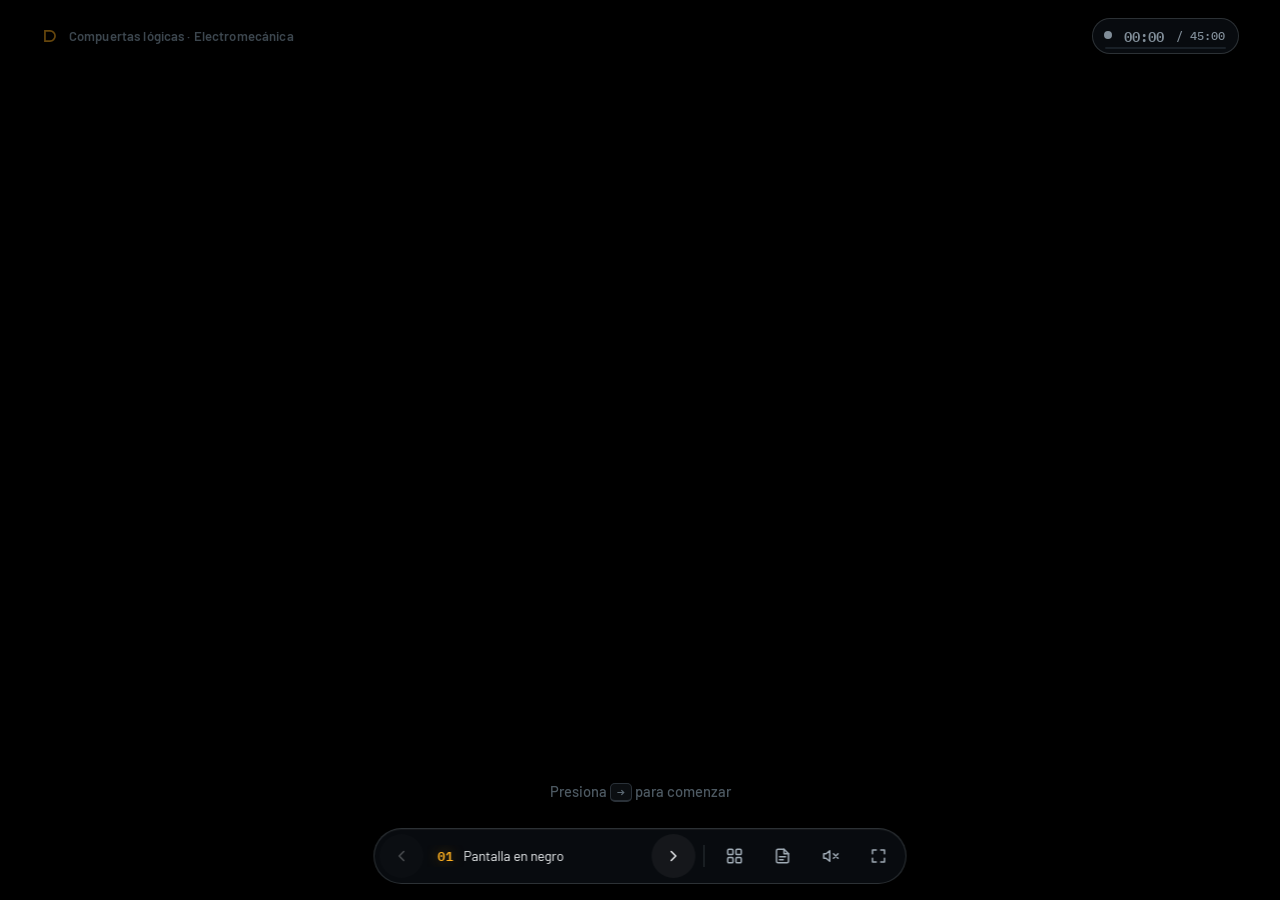
==== commit dbc9a0d2: "Mover la presentación a /presentacion/ y enlazarla desde el sitio - Ruta limpia: presentacion/ (la c" ====
--- a/PRESENTACION EJEMPLOS COMPUERTAS LOGICAS/index.html
+++ b/PRESENTACION EJEMPLOS COMPUERTAS LOGICAS/index.html
@@ -2,217 +2,14 @@
 <html lang="es">
 <head>
 <meta charset="utf-8">
-<meta name="viewport" content="width=device-width, initial-scale=1, viewport-fit=cover">
-<title>Compuertas en electromecánica</title>
-<meta name="description" content="Presentación interactiva: las siete compuertas lógicas aplicadas a compresores, bandas, bombas, tableros y generadores, con simulación, tabla de verdad, Ladder y cronograma.">
-<link rel="icon" href="data:image/svg+xml,<svg xmlns='http://www.w3.org/2000/svg' viewBox='0 0 64 64'><rect width='64' height='64' rx='14' fill='%2305080D'/><path d='M14 14h18a18 18 0 0 1 0 36H14z' fill='none' stroke='%23FFB020' stroke-width='5'/></svg>">
-<link rel="preconnect" href="https://fonts.googleapis.com">
-<link rel="preconnect" href="https://fonts.gstatic.com" crossorigin>
-<link href="https://fonts.googleapis.com/css2?family=Bricolage+Grotesque:opsz,wght@12..96,500;12..96,700;12..96,800&family=IBM+Plex+Mono:wght@400;500;600&family=IBM+Plex+Sans:wght@400;500;600&display=swap" rel="stylesheet">
-<link rel="stylesheet" href="deck.css">
+<title>Compuertas lógicas · Presentación</title>
+<meta name="robots" content="noindex">
+<link rel="canonical" href="../presentacion/">
+<meta http-equiv="refresh" content="0; url=../presentacion/">
+<script>location.replace("../presentacion/" + location.hash);</script>
+<style>body{margin:0;background:#05070A;color:#808D98;font:16px system-ui,sans-serif;display:grid;place-items:center;min-height:100vh}a{color:#FFB020}</style>
 </head>
 <body>
-
-<div class="segs" id="segs" aria-hidden="true"></div>
-<header class="chrome">
-  <a class="brand" href="../index.html"><svg viewBox="0 0 64 64" aria-hidden="true"><path d="M14 14h18a18 18 0 0 1 0 36H14z" fill="none" stroke="#FFB020" stroke-width="6"/></svg><span>Compuertas lógicas · Electromecánica</span></a>
-  <div class="timerbox" id="timerbox">
-    <button class="tpill" id="tpill" aria-haspopup="true" aria-expanded="false" title="Empieza al pasar a la diapositiva 2 · T pausa">
-      <span class="tdot" aria-hidden="true"></span><span class="tnow" id="tnow">00:00</span><span class="tlim" id="tlim">/ 45:00</span>
-      <span class="tbar" aria-hidden="true"><i id="tbarI"></i></span>
-    </button>
-    <div class="tmenu" id="tmenu">
-      <p class="lbl">Tiempo límite (minutos)</p>
-      <div class="tlims" id="tlims"></div>
-      <form class="tcustom" id="tcustom" novalidate>
-        <label for="tmin">Otro</label>
-        <input id="tmin" type="number" inputmode="numeric" min="1" max="240" step="1" value="45" aria-describedby="terr">
-        <span>min</span>
-        <button type="submit">Aplicar</button>
-      </form>
-      <p class="terr" id="terr" aria-live="polite"></p>
-      <div class="tacts"><button id="tpause">Pausar</button><button id="treset">Reiniciar</button></div>
-      <p class="tnote">Arranca al pasar a la diapositiva 2. Avisa cuando quedan 5 y 1 minuto. Tecla <kbd>T</kbd>: pausar o reanudar.</p>
-    </div>
-  </div>
-</header>
-
-<main class="deck" id="deck">
-
-  <section class="slide s-cover" style="--gc:var(--hot)" data-title="Portada"
-    data-notes="Bienvenida. Las siete compuertas que conocen de electrónica digital son las mismas decisiones que toma un tablero de control industrial. Tecla S: activa el sonido (contactores, alarmas, zumbido de motores). Duración estimada: 45 minutos.">
-    <div class="cover-glow abs" aria-hidden="true"></div>
-    <div class="floor abs" aria-hidden="true"><div class="floor-plane"><div class="floor-grid"></div></div></div>
-    <div class="cover-in">
-      <span class="chip" data-a>Fundamentos de Electrónica · UTP Centro Regional de Panamá Oeste</span>
-      <h1 class="mega"><span class="split">Compuertas</span><span class="split accent" data-ci0="10">lógicas</span></h1>
-      <p class="cover-sub" data-a>aplicadas a la ingeniería electromecánica</p>
-      <div class="gate-row" id="gateRow" data-a></div>
-      <div class="cover-meta" data-a><span>Docente <b>Prof. Mónica Magallón</b></span><span>Presentan <b>Ameth Saldaña</b> y <b>Lucio Acosta</b></span><span>Septiembre 2026</span></div>
-    </div>
-    <p class="start-hint abs" data-a>Presiona <kbd>→</kbd> para comenzar</p>
-  </section>
-
-  <section class="slide" style="--gc:var(--c-or)" data-title="Pregunta detonante" data-scope="q"
-    data-notes="Lanza la pregunta y deja que respondan a mano alzada. Luego invita a alguien a presionar los paros de la derecha: cualquiera enciende la baliza. Esa intuición («da igual cuál») es una OR. Revela la respuesta y lee el objetivo.">
-    <div class="s-q" style="flex:1;min-height:0">
-      <div class="q-left">
-        <span class="chip" data-a style="align-self:flex-start">Antes de empezar</span>
-        <h2 class="edge"><span class="split">¿Por qué la banda se detiene al presionar</span> <span class="split hl" data-ci0="40">cualquier</span> <span class="split" data-ci0="49">paro de emergencia?</span></h2>
-        <div data-a style="min-height:78px;display:flex;align-items:center" id="answerBox">
-          <button class="btn" id="revealBtn" aria-expanded="false">Revelar respuesta</button>
-        </div>
-        <div class="objective" data-a><span class="kicker">Objetivo</span><p>Reconocer las siete compuertas en los circuitos de control de máquinas reales y traducirlas a contactos Ladder.</p></div>
-      </div>
-      <div class="q-demo glass corners" data-a="scale" id="qDemo"></div>
-    </div>
-  </section>
-
-  <section class="slide s-bridge" style="--gc:var(--c-and)" data-title="Puente entre dos mundos"
-    data-notes="Idea central de la clase. Pide a un estudiante que toque los contactos. Serie: deben cerrarse los dos (AND). Paralelo: basta uno (OR). NC: conduce en reposo y se abre al activarse (NOT). Todo lo demás se arma combinando estas tres.">
-    <span class="chip" data-a style="align-self:flex-start">Puente entre dos mundos</span>
-    <h2 class="h-mid"><span class="split">Una compuerta es una forma de conectar contactos.</span></h2>
-    <div class="trio">
-      <div class="glass corners" style="--gc:var(--c-and)" data-scope="b-and" data-a="scale"><p class="word">Serie<span>AND</span></p><div class="mini"></div><p>Toca los contactos: la lámpara enciende con A <b>y</b> B.</p></div>
-      <div class="glass corners" style="--gc:var(--c-or)" data-scope="b-or" data-a="scale"><p class="word">Paralelo<span>OR</span></p><div class="mini"></div><p>Basta con A <b>o</b> con B.</p></div>
-      <div class="glass corners" style="--gc:var(--c-not)" data-scope="b-not" data-a="scale"><p class="word">NC<span>NOT</span></p><div class="mini"></div><p>Conduce en reposo y se abre al activarse.</p></div>
-    </div>
-    <div class="duo" data-a>
-      <p><b>NAND · NOR</b>Serie o paralelo con la salida invertida, o bien contactos NC en paralelo y en serie.</p>
-      <p><b>XOR · XNOR</b>Combinación cruzada de contactos NA y NC en dos ramas.</p>
-    </div>
-  </section>
-
-  <section class="slide s-part" style="--gc:var(--c-and)" data-title="Parte I · Compuertas básicas" data-scope="p1"
-    data-notes="Transición. Tres compuertas básicas, tres formas de conectar un contacto. Las veremos en un compresor, una banda transportadora y un tanque.">
-    <div class="part-num abs" aria-hidden="true">01</div>
-    <span class="chip" data-a style="align-self:flex-start">Parte I</span>
-    <h2 class="part-title"><span class="split">Compuertas básicas</span></h2>
-    <p class="part-lead" data-a>Tres formas de conectar un contacto. Todo lo demás se construye con ellas.</p>
-    <div class="part-row" data-a>
-      <div class="part-item glass" style="--gc:var(--c-and)" data-k="and"><div class="ps"></div><div><b>AND</b><span>contactos en serie</span></div></div>
-      <div class="part-item glass" style="--gc:var(--c-or)" data-k="or"><div class="ps"></div><div><b>OR</b><span>contactos en paralelo</span></div></div>
-      <div class="part-item glass" style="--gc:var(--c-not)" data-k="not"><div class="ps"></div><div><b>NOT</b><span>contacto NC</span></div></div>
-    </div>
-  </section>
-
-  <section class="slide gate" data-gate="and"></section>
-  <section class="slide gate" data-gate="or"></section>
-  <section class="slide gate" data-gate="not"></section>
-
-  <section class="slide s-part" style="--gc:var(--c-nand)" data-title="Parte II · Compuertas compuestas" data-scope="p2"
-    data-notes="Transición. Las compuestas no son nuevas: son básicas combinadas. NAND es AND más NOT; XOR detecta diferencia y XNOR, igualdad.">
-    <div class="part-num abs" aria-hidden="true">02</div>
-    <span class="chip" data-a style="align-self:flex-start">Parte II</span>
-    <h2 class="part-title"><span class="split">Compuertas compuestas</span></h2>
-    <p class="part-lead" data-a>Combinan las básicas para decidir con más matices: redundancia, alarmas, diferencia e igualdad.</p>
-    <div class="part-row" data-a>
-      <div class="part-item glass" style="--gc:var(--c-nand)" data-k="nand"><div class="ps"></div><div><b>NAND</b><span>AND + NOT</span></div></div>
-      <div class="part-item glass" style="--gc:var(--c-nor)" data-k="nor"><div class="ps"></div><div><b>NOR</b><span>OR + NOT</span></div></div>
-      <div class="part-item glass" style="--gc:var(--c-xor)" data-k="xor"><div class="ps"></div><div><b>XOR</b><span>¿son distintas?</span></div></div>
-      <div class="part-item glass" style="--gc:var(--c-xnor)" data-k="xnor"><div class="ps"></div><div><b>XNOR</b><span>¿son iguales?</span></div></div>
-    </div>
-  </section>
-
-  <section class="slide gate" data-gate="nand"></section>
-  <section class="slide gate" data-gate="nor"></section>
-  <section class="slide gate" data-gate="xor"></section>
-  <section class="slide gate" data-gate="xnor"></section>
-
-  <section class="slide s-int" style="--gc:var(--hot)" data-title="Caso integrador · arranque directo" data-scope="int"
-    data-notes="Construye el Ladder con los pasos 1 a 4. Demostración: mantén START y suéltalo; el motor sigue por la autorretención. Observa el amperímetro: al arrancar pide unas 6 veces la corriente nominal. Sube la carga a 150 %: el bimetal se calienta y el térmico dispara solo. No se puede rearmar hasta que enfríe. Son tres contactos y una bobina, igual que en un PLC.">
-    <header class="int-head">
-      <div><span class="chip" data-a>Caso integrador</span><h2><span class="split">Arranque directo de un motor trifásico</span></h2></div>
-      <p data-a>OR, AND y NOT trabajando juntas, con corriente de arranque real y protección térmica.</p>
-    </header>
-    <div class="int-body">
-      <div class="stage-col">
-        <div class="stage glass corners" data-a="scale" id="intStage">
-          <div class="hud-tl"><i></i>Simulación en vivo</div>
-          <div class="scene-wrap" id="intScene"></div>
-          <div class="status" data-tone="idle"><i></i><b></b><span></span></div>
-        </div>
-        <div class="controls" data-a>
-          <button class="pb" data-hold="S"><i></i><span>START<small>mantener · NA</small></span></button>
-          <button class="pb stop" data-hold="P"><i></i><span>STOP<small>mantener · NC</small></span></button>
-          <div class="range" style="flex:2 1 220px"><label for="load">Carga</label><input id="load" type="range" min="0" max="150" step="5" value="80"><output id="loadOut" for="load">80 %</output></div>
-          <button class="sw act" data-act="reset"><span class="key">F</span><span class="txt">Rearmar térmico<small id="resetLbl">sin disparo</small></span></button>
-        </div>
-      </div>
-      <div class="int-right glass corners" data-a="scale">
-        <div class="steps" role="group" aria-label="Pasos de construcción">
-          <button class="step" data-step="1">1</button><span class="ln"></span>
-          <button class="step" data-step="2">2</button><span class="ln"></span>
-          <button class="step" data-step="3">3</button><span class="ln"></span>
-          <button class="step" data-step="4">4</button>
-        </div>
-        <p class="step-text" id="stepText" aria-live="polite"></p>
-        <p class="eq" id="stepEq"></p>
-        <div class="ladder-slot" id="intLadder"></div>
-      </div>
-    </div>
-  </section>
-
-  <section class="slide s-quiz" style="--gc:var(--c-xor)" data-title="Actividad · ¿qué compuerta es?"
-    data-notes="Lee cada situación y pide que voten a mano alzada antes de tocar la respuesta. Pregunta siempre por qué: la justificación importa más que el acierto.">
-    <div class="quiz-top" data-a><span class="chip">Actividad rápida · ¿Qué compuerta es?</span><div class="dots" id="dots"></div></div>
-    <div data-a><span class="q-num" id="qNum">01 / 05</span></div>
-    <h2 class="quiz-q" id="quizQ" data-a></h2>
-    <div class="opts" id="opts" data-a></div>
-    <div class="feedback" id="feedback" aria-live="polite"></div>
-  </section>
-
-  <section class="slide s-close" style="--gc:var(--hot)" data-title="Cierre y referencias"
-    data-notes="Cierra con la frase. Si hay tiempo, simula el arranque en CADe_SIMU o las compuertas en Logisim. Deja la bibliografía visible mientras respondes preguntas.">
-    <span class="chip" data-a style="align-self:flex-start">Para llevar</span>
-    <h2 class="closing"><span class="split">Un tablero de control es un</span> <span class="split hl" data-ci0="23">circuito lógico</span> <span class="split" data-ci0="37">hecho con contactos.</span></h2>
-    <ol class="refs" data-a>
-      <li>Floyd, T. L. (2015). <i>Digital Fundamentals</i> (11.ª ed.). Pearson.</li>
-      <li>Tocci, R. J., Widmer, N. S. y Moss, G. L. (2017). <i>Sistemas digitales: principios y aplicaciones</i> (12.ª ed.). Pearson.</li>
-      <li>Petruzella, F. D. (2017). <i>Programmable Logic Controllers</i> (5.ª ed.). McGraw-Hill.</li>
-      <li>Rockis, G. y Mazur, G. (2009). <i>Electrical Motor Controls for Integrated Systems</i> (4.ª ed.). ATP.</li>
-      <li>Kosow, I. L. (1993). <i>Máquinas eléctricas y transformadores</i> (2.ª ed.). Prentice Hall.</li>
-      <li>IEC 60204-1 (2016). <i>Seguridad de las máquinas: equipo eléctrico de las máquinas</i>.</li>
-    </ol>
-    <div class="links" data-a>
-      <a href="../compuertas-logicas.html">Banco de pruebas de compuertas →</a>
-      <a href="../juego-compuertas.html">Taller de compuertas (juego) →</a>
-    </div>
-  </section>
-
-</main>
-
-<p class="keys" id="keys" aria-hidden="true"><kbd>←</kbd><kbd>→</kbd> navegar · <kbd>N</kbd> notas · <kbd>O</kbd> índice · <kbd>S</kbd> sonido · <kbd>T</kbd> cronómetro · <kbd>F</kbd> pantalla</p>
-<div class="ttoast" id="ttoast" role="status" aria-live="assertive"></div>
-
-<nav class="dock" id="dock" aria-label="Controles de la presentación">
-  <button class="ic nav" id="btnPrev" aria-label="Diapositiva anterior"><svg viewBox="0 0 24 24"><path d="M15 18l-6-6 6-6"/></svg></button>
-  <div class="dock-info" aria-live="polite"><span class="dock-num" id="dockNum">01</span><span class="dock-title" id="dockTitle">Portada</span></div>
-  <button class="ic nav" id="btnNext" aria-label="Diapositiva siguiente"><svg viewBox="0 0 24 24"><path d="M9 18l6-6-6-6"/></svg></button>
-  <i class="dock-sep"></i>
-  <button class="ic" id="btnOverview" aria-label="Índice (O)" aria-pressed="false"><svg viewBox="0 0 24 24"><rect x="3" y="3" width="7" height="7" rx="1.5"/><rect x="14" y="3" width="7" height="7" rx="1.5"/><rect x="3" y="14" width="7" height="7" rx="1.5"/><rect x="14" y="14" width="7" height="7" rx="1.5"/></svg></button>
-  <button class="ic" id="btnNotes" aria-label="Notas del docente (N)" aria-pressed="false"><svg viewBox="0 0 24 24"><path d="M14 3H6a2 2 0 0 0-2 2v14a2 2 0 0 0 2 2h12a2 2 0 0 0 2-2V9z"/><path d="M14 3v6h6M8 13h8M8 17h5"/></svg></button>
-  <button class="ic" id="btnSound" aria-label="Sonido (S)" aria-pressed="false"><svg viewBox="0 0 24 24"><path d="M11 5L6 9H3v6h3l5 4z"/><path class="wave" d="M16 9a4 4 0 0 1 0 6M19 6a8 8 0 0 1 0 12" style="display:none"/><path class="mute" d="M22 9l-6 6M16 9l6 6"/></svg></button>
-  <button class="ic" id="btnFull" aria-label="Pantalla completa (F)"><svg viewBox="0 0 24 24"><path d="M4 9V4h5M20 9V4h-5M4 15v5h5M20 15v5h-5"/></svg></button>
-</nav>
-
-<aside class="notes" id="notes" aria-live="polite">
-  <div class="notes-top"><p class="lbl" id="notesTitle">Notas del docente</p><span class="timer" id="timer">00:00</span></div>
-  <p id="notesText"></p>
-</aside>
-
-<div class="overview" id="overview" role="dialog" aria-modal="true" aria-label="Índice de diapositivas">
-  <h2>Índice</h2>
-  <ol id="overviewList"></ol>
-</div>
-
-<script src="core.js"></script>
-<script src="scenes-a.js"></script>
-<script src="scenes-b.js"></script>
-<script src="scenes-c.js"></script>
-<script src="logic.js"></script>
-<script src="gates.js"></script>
-<script src="app.js"></script>
-<script src="timer.js"></script>
+<p>La presentación se mudó a <a href="../presentacion/">/presentacion/</a>.</p>
 </body>
 </html>
